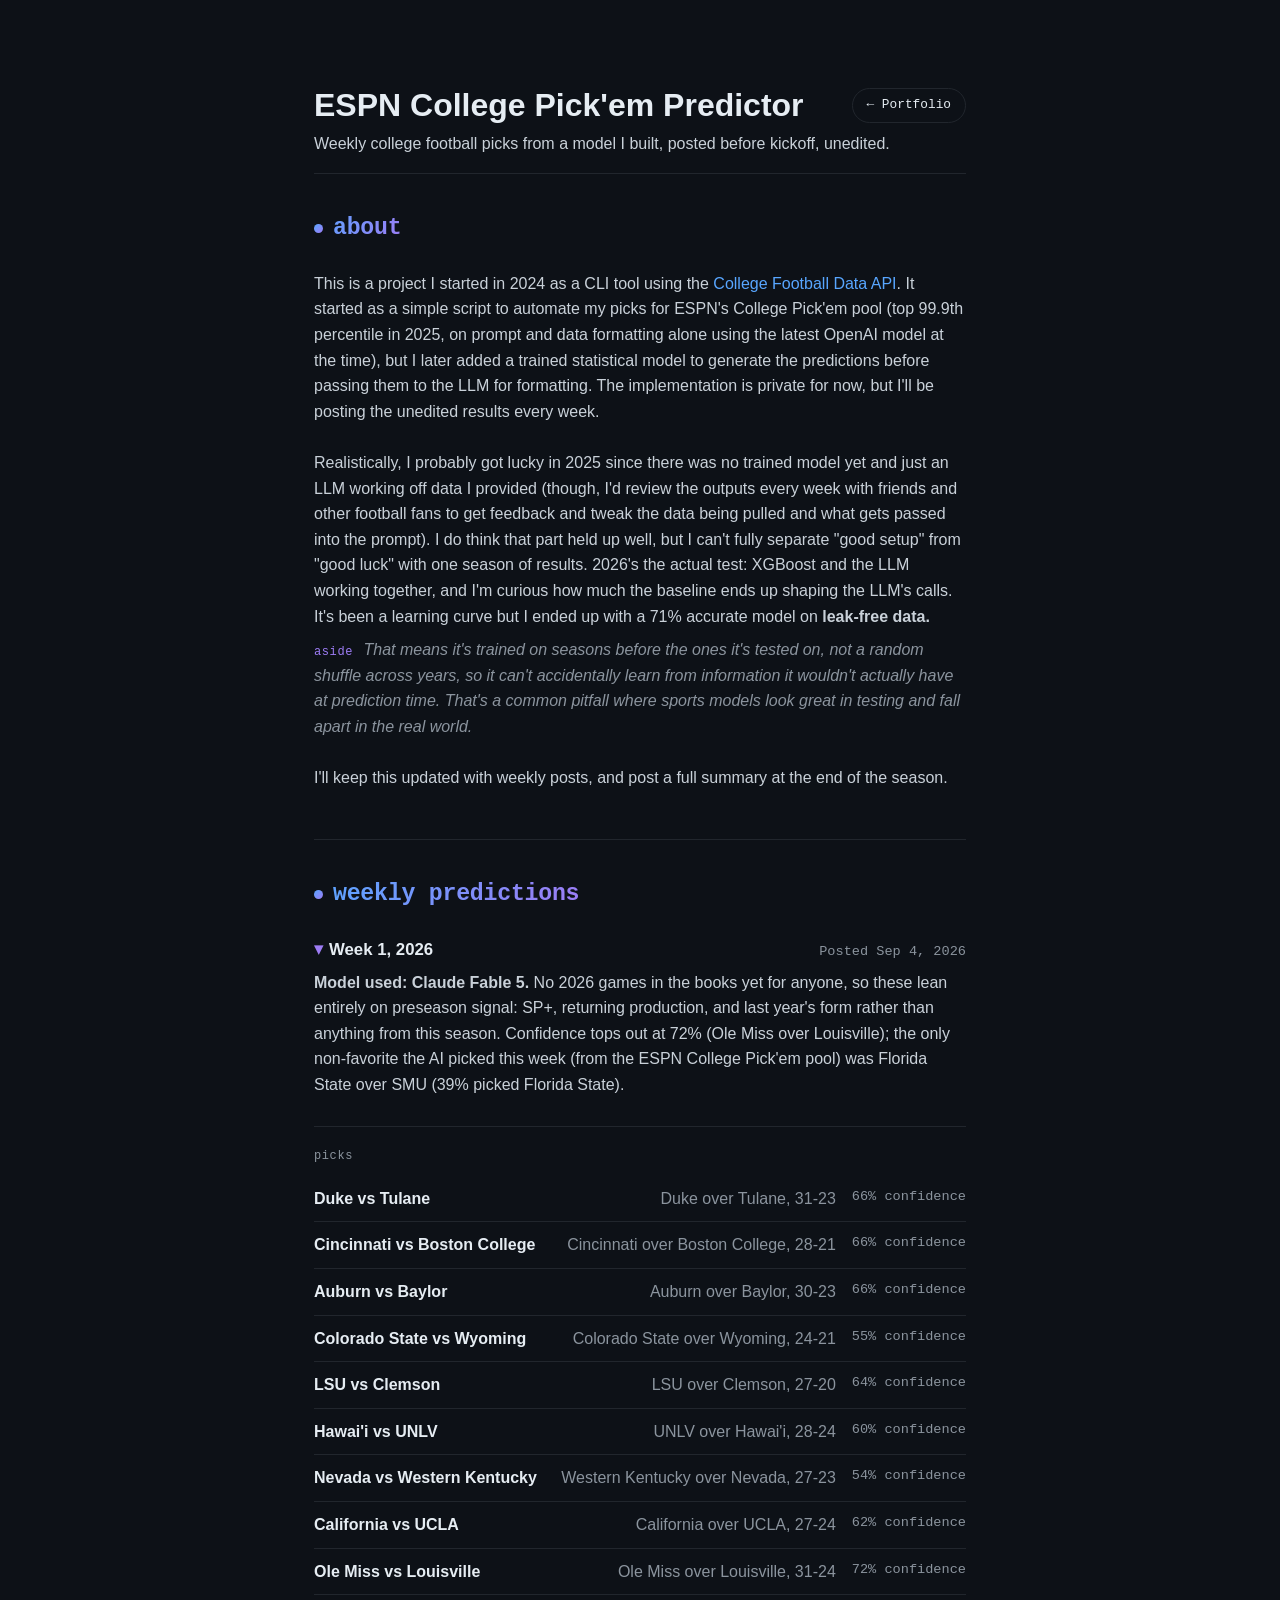
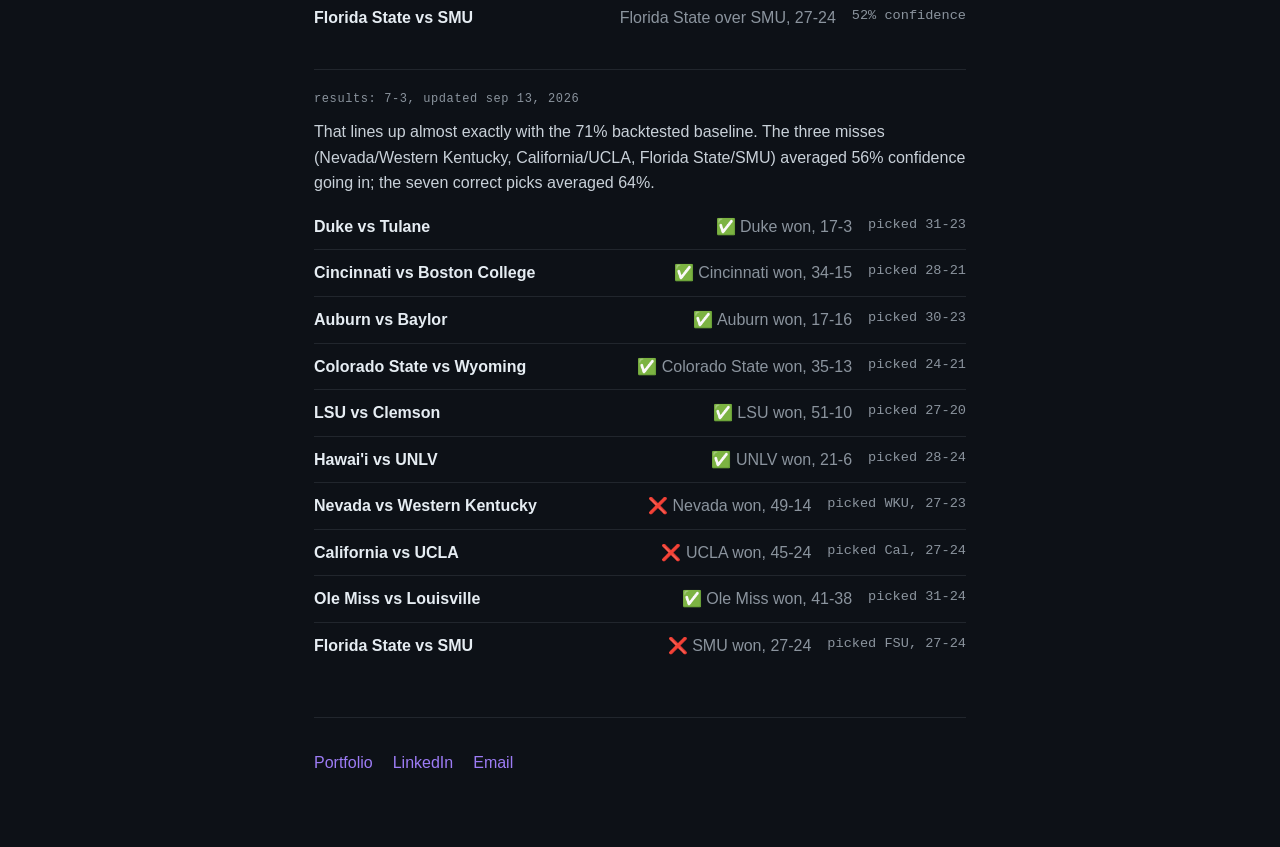
==== blog.html @ b869080d "Add weekly predictions blog and link from portfolio - to release cfb picks since the project is priv" ====
<!DOCTYPE html>
<html lang="en">

<head>
  <meta charset="UTF-8">
  <meta name="viewport" content="width=device-width, initial-scale=1.0">
  <title>ESPN College Pick'em Predictor Blog | Kaitlyn Dickinson</title>
  <link rel="stylesheet" href="styles.css">
</head>

<body>

  <main>

    <header class="hero">
      <div class="hero-top">
        <h1>ESPN College Pick'em Predictor</h1>
        <div class="hero-actions">
          <a href="index.html" class="resume-btn">← Portfolio</a>
        </div>
      </div>
      <p class="tagline">Weekly college football picks from a model I built, posted before kickoff, unedited.</p>
    </header>

        <section>
      <h2><span class="label">about</span></h2>
      <p class="project-desc">This is a project I started in 2024 as a CLI tool using the <a
          href="https://api.collegefootballdata.com/getting-started" target="_blank" rel="noopener">College Football
          Data API</a>.
        It started as a simple script to automate my picks for ESPN's College Pick'em pool (top 99.9th
        percentile in 2025, on prompt and data formatting alone using the latest OpenAI model at the time), but I
        later added a trained statistical model to generate the predictions before
        passing them to the LLM for formatting.
        The implementation is private for now, but I'll be posting the unedited results every week.<br><br>

        Realistically, I probably got lucky in 2025 since there was no trained model yet and just an LLM working off data I provided (though, I'd review the outputs every week with friends and other football fans to get feedback and tweak the data being pulled and what gets passed into the prompt). I do think
        that part held up well, but I can't fully separate "good setup" from "good luck" with one season of results. 2026's the actual test: XGBoost and the LLM working together, and I'm curious how much the baseline ends up shaping the LLM's calls. It's been a learning curve but I ended up with a 71% accurate model on <b>leak-free data.</b></p>

      <p class="learning"><span class="label">aside</span> <em>That means it's trained on seasons before
        the ones it's tested on, not a random shuffle across years, so it can't accidentally learn from
        information it wouldn't actually have at prediction time. That's a common pitfall where sports
        models look great in testing and fall apart in the real world.</em></p><br>

      <p class="project-desc">I'll keep this updated with weekly posts, and post a full summary at the end of the season.</p>
    </section>

    <section id="posts">
      <h2><span class="label">weekly predictions</span></h2>

      <details class="project" open>
        <summary class="project-head week-summary">
          <h3><span class="chevron">▸</span>Week 1, 2026</h3>
          <span class="dates">Posted Sep 4, 2026</span>
        </summary>
        <p class="project-desc"><strong>Model used: Claude Fable 5.</strong> No 2026 games in the books yet for anyone, so these lean entirely on preseason signal: SP+, returning production, and last year's form rather than anything from this season. Confidence tops out at 72% (Ole Miss over Louisville); the only non-favorite the AI picked this week (from the ESPN College Pick'em pool) was Florida State over SMU (39% picked Florida State).</p>

        <p class="label subhead">picks</p>
        <ul class="experience-list">
          <li>
            <span class="role">Duke vs Tulane</span>
            <span class="company">Duke over Tulane, 31-23</span>
            <span class="dates">66% confidence</span>
          </li>
          <li>
            <span class="role">Cincinnati vs Boston College</span>
            <span class="company">Cincinnati over Boston College, 28-21</span>
            <span class="dates">66% confidence</span>
          </li>
          <li>
            <span class="role">Auburn vs Baylor</span>
            <span class="company">Auburn over Baylor, 30-23</span>
            <span class="dates">66% confidence</span>
          </li>
          <li>
            <span class="role">Colorado State vs Wyoming</span>
            <span class="company">Colorado State over Wyoming, 24-21</span>
            <span class="dates">55% confidence</span>
          </li>
          <li>
            <span class="role">LSU vs Clemson</span>
            <span class="company">LSU over Clemson, 27-20</span>
            <span class="dates">64% confidence</span>
          </li>
          <li>
            <span class="role">Hawai'i vs UNLV</span>
            <span class="company">UNLV over Hawai'i, 28-24</span>
            <span class="dates">60% confidence</span>
          </li>
          <li>
            <span class="role">Nevada vs Western Kentucky</span>
            <span class="company">Western Kentucky over Nevada, 27-23</span>
            <span class="dates">54% confidence</span>
          </li>
          <li>
            <span class="role">California vs UCLA</span>
            <span class="company">California over UCLA, 27-24</span>
            <span class="dates">62% confidence</span>
          </li>
          <li>
            <span class="role">Ole Miss vs Louisville</span>
            <span class="company">Ole Miss over Louisville, 31-24</span>
            <span class="dates">72% confidence</span>
          </li>
          <li>
            <span class="role">Florida State vs SMU</span>
            <span class="company">Florida State over SMU, 27-24</span>
            <span class="dates">52% confidence</span>
          </li>
        </ul>

        <p class="label subhead">results: 7-3, updated Sep 13, 2026</p>
        <p class="project-desc">
          That lines up almost exactly with the 71% backtested baseline. The three misses (Nevada/Western Kentucky, California/UCLA, Florida State/SMU) averaged 56% confidence going in; the seven correct picks averaged 64%.</p>

        <ul class="experience-list">
          <li>
            <span class="role">Duke vs Tulane</span>
            <span class="company">✅ Duke won, 17-3</span>
            <span class="dates">picked 31-23</span>
          </li>
          <li>
            <span class="role">Cincinnati vs Boston College</span>
            <span class="company">✅ Cincinnati won, 34-15</span>
            <span class="dates">picked 28-21</span>
          </li>
          <li>
            <span class="role">Auburn vs Baylor</span>
            <span class="company">✅ Auburn won, 17-16</span>
            <span class="dates">picked 30-23</span>
          </li>
          <li>
            <span class="role">Colorado State vs Wyoming</span>
            <span class="company">✅ Colorado State won, 35-13</span>
            <span class="dates">picked 24-21</span>
          </li>
          <li>
            <span class="role">LSU vs Clemson</span>
            <span class="company">✅ LSU won, 51-10</span>
            <span class="dates">picked 27-20</span>
          </li>
          <li>
            <span class="role">Hawai'i vs UNLV</span>
            <span class="company">✅ UNLV won, 21-6</span>
            <span class="dates">picked 28-24</span>
          </li>
          <li>
            <span class="role">Nevada vs Western Kentucky</span>
            <span class="company">❌ Nevada won, 49-14</span>
            <span class="dates">picked WKU, 27-23</span>
          </li>
          <li>
            <span class="role">California vs UCLA</span>
            <span class="company">❌ UCLA won, 45-24</span>
            <span class="dates">picked Cal, 27-24</span>
          </li>
          <li>
            <span class="role">Ole Miss vs Louisville</span>
            <span class="company">✅ Ole Miss won, 41-38</span>
            <span class="dates">picked 31-24</span>
          </li>
          <li>
            <span class="role">Florida State vs SMU</span>
            <span class="company">❌ SMU won, 27-24</span>
            <span class="dates">picked FSU, 27-24</span>
          </li>
        </ul>
      </details>

      <!--
        WEEKLY POST TEMPLATE: copy this block above the most recent week's
        post for each new week (newest post first). Each week is a native
        <details>/<summary> element. No JS needed, click the title row to
        expand or collapse it. Only the newest week should have the `open`
        attribute; remove `open` from the previous week's <details> when you
        add a new one, so exactly one week starts expanded.

        STEP 1: post this part before kickoff.

      <details class="project" open>
        <summary class="project-head week-summary">
          <h3><span class="chevron">▸</span>Week N, 2026</h3>
          <span class="dates">Posted [date]</span>
        </summary>
        <p class="project-desc"><strong>Model used: [Model].</strong> [Short blurb about the week: how
          confident overall, anything notable, no implementation specifics.]</p>

        <p class="label subhead">picks</p>
        <ul class="experience-list">
          <li>
            <span class="role">[Home] vs [Away]</span>
            <span class="company">[Home] over [Away], [score]-[score]</span>
            <span class="dates">[XX]% confidence</span>
          </li>
        </ul>
      </details>

        STEP 2: once games finish, add this block right after the picks
        </ul> above and before </details> (don't touch the pre-game section).

        <p class="label subhead">results: [W]-[L], updated [date]</p>
        <p class="project-desc">[Optional note: confidence split between hits and misses, like Week 1's post.]</p>

        <ul class="experience-list">
          <li>
            <span class="role">[Home] vs [Away]</span>
            <span class="company">✅ or ❌ [Winner] won, [score]-[score]</span>
            <span class="dates">picked [predicted score]</span>
          </li>
        </ul>
      -->
    </section>

    <footer>
      <div class="links">
        <a href="index.html">Portfolio</a>
        <a href="https://linkedin.com/in/kaitlyndickinson" target="_blank" rel="noopener">LinkedIn</a>
        <a href="mailto:kaitlynjd.w@gmail.com">Email</a>
      </div>
    </footer>

  </main>

</body>

</html>
---- styles.css ----
:root {
  --bg: #0d1117;
  --text: #c9d1d9;
  --text-bright: #e6edf3;
  --muted: #8b949e;
  --accent: #58a6ff;
  --accent-purple: #9d7cf5;
  --accent-green: #3fb950;
  --border: #21262d;
}

* {
  box-sizing: border-box;
}

body {
  margin: 0;
  background: var(--bg);
  color: var(--text);
  font-family: -apple-system, BlinkMacSystemFont, "Segoe UI", Roboto, sans-serif;
  line-height: 1.6;
}

main {
  max-width: 700px;
  margin: 0 auto;
  padding: 80px 24px 60px;
}

.label {
  font-family: ui-monospace, SFMono-Regular, "SF Mono", Menlo, monospace;
  font-size: 0.75rem;
  letter-spacing: 0.05em;
  text-transform: lowercase;
  color: var(--muted);
}

.hero h1 {
  font-size: 2rem;
  margin: 0 0 8px;
  color: var(--text-bright);
}

.hero-top {
  display: flex;
  align-items: center;
  justify-content: space-between;
  flex-wrap: wrap;
  gap: 12px 16px;
}

.hero-actions {
  display: flex;
  gap: 8px;
  flex-wrap: wrap;
}

.subhead {
  margin: 28px 0 10px;
  padding-top: 20px;
  border-top: 1px solid var(--border);
}

.subhead:first-of-type {
  margin-top: 16px;
  padding-top: 0;
  border-top: none;
}

.week-summary {
  cursor: pointer;
}

/* display: flex on .project-head suppresses the native <summary> marker
   entirely, so this is a hand-drawn chevron instead of relying on ::marker. */
.chevron {
  display: inline-block;
  color: var(--accent-purple);
  transition: transform 0.15s ease;
  margin-right: 6px;
}

details[open] .chevron {
  transform: rotate(90deg);
}

.hero-top h1 {
  margin: 0;
}

.resume-btn {
  font-family: ui-monospace, SFMono-Regular, "SF Mono", Menlo, monospace;
  font-size: 0.8rem;
  padding: 6px 14px;
  border: 1px solid var(--border);
  border-radius: 999px;
  color: var(--text-bright);
  white-space: nowrap;
}

.resume-btn:hover {
  border-color: var(--accent);
  color: var(--accent);
  text-decoration: none;
}

.tagline {
  margin: 0 0 16px;
  color: var(--text);
}

.bubbles {
  display: flex;
  flex-wrap: wrap;
  gap: 8px;
  margin: 0 0 40px;
}

.bubble {
  font-size: 0.78rem;
  padding: 5px 12px;
  border-radius: 999px;
  background: rgba(88, 166, 255, 0.08);
  border: 1px solid var(--border);
  color: var(--text);
  transition: transform 0.15s ease, border-color 0.15s ease;
}

.bubble:hover {
  transform: translateY(-2px);
  border-color: var(--accent);
}

.bubble-domain {
  background: rgba(63, 185, 80, 0.1);
  color: var(--text-bright);
}

.bubble-domain:hover {
  border-color: var(--accent-green);
}

.education {
  margin: 0;
  color: var(--muted);
  font-size: 0.85rem;
}

.learning .label {
  margin-right: 6px;
  color: var(--accent-purple);
}

section {
  margin-bottom: 48px;
  padding-top: 32px;
  border-top: 1px solid var(--border);
}

section h2 {
  margin: 0 0 24px;
}

section h2 .label {
  font-size: 1.45rem;
  font-weight: 700;
  letter-spacing: -0.01em;
  text-transform: lowercase;
  display: inline-flex;
  align-items: center;
  gap: 10px;
  background: linear-gradient(120deg, var(--accent), var(--accent-purple));
  -webkit-background-clip: text;
  background-clip: text;
  color: transparent;
}

section h2 .label::before {
  content: "";
  width: 9px;
  height: 9px;
  border-radius: 50%;
  background: linear-gradient(135deg, var(--accent), var(--accent-purple));
  flex-shrink: 0;
}

.experience-list {
  list-style: none;
  margin: 0;
  padding: 0;
}

.experience-list li {
  display: flex;
  flex-wrap: wrap;
  justify-content: space-between;
  gap: 4px 16px;
  padding: 10px 0;
  border-bottom: 1px solid var(--border);
}

.experience-list li:last-child {
  border-bottom: none;
}

.role {
  color: var(--text-bright);
  font-weight: 600;
  flex: 1 1 auto;
}

.company {
  color: var(--muted);
}

.dates {
  color: var(--muted);
  font-family: ui-monospace, SFMono-Regular, "SF Mono", Menlo, monospace;
  font-size: 0.85rem;
}

.project {
  margin-bottom: 28px;
}

.project:last-child {
  margin-bottom: 0;
}

.project-head {
  display: flex;
  align-items: baseline;
  justify-content: space-between;
  flex-wrap: wrap;
  gap: 6px 16px;
  margin: 0 0 6px;
}

.project h3 {
  margin: 0;
  color: var(--text-bright);
  font-size: 1.05rem;
}

.project-links {
  display: flex;
  gap: 14px;
}

.project-link {
  font-family: ui-monospace, SFMono-Regular, "SF Mono", Menlo, monospace;
  font-size: 0.78rem;
}

.project-desc {
  margin: 0 0 8px;
}

.learning {
  margin: 0;
  color: var(--muted);
}

.stack-line {
  margin: 0 0 10px;
}

.stack-line strong {
  color: var(--text-bright);
}

a {
  color: var(--accent);
  text-decoration: none;
}

a:hover {
  text-decoration: underline;
}

footer {
  padding-top: 32px;
  border-top: 1px solid var(--border);
}

.links {
  display: flex;
  gap: 20px;
  margin-bottom: 12px;
}

.project-link,
.links a {
  color: var(--accent-purple);
}

.project-link:hover,
.links a:hover {
  color: var(--accent);
}
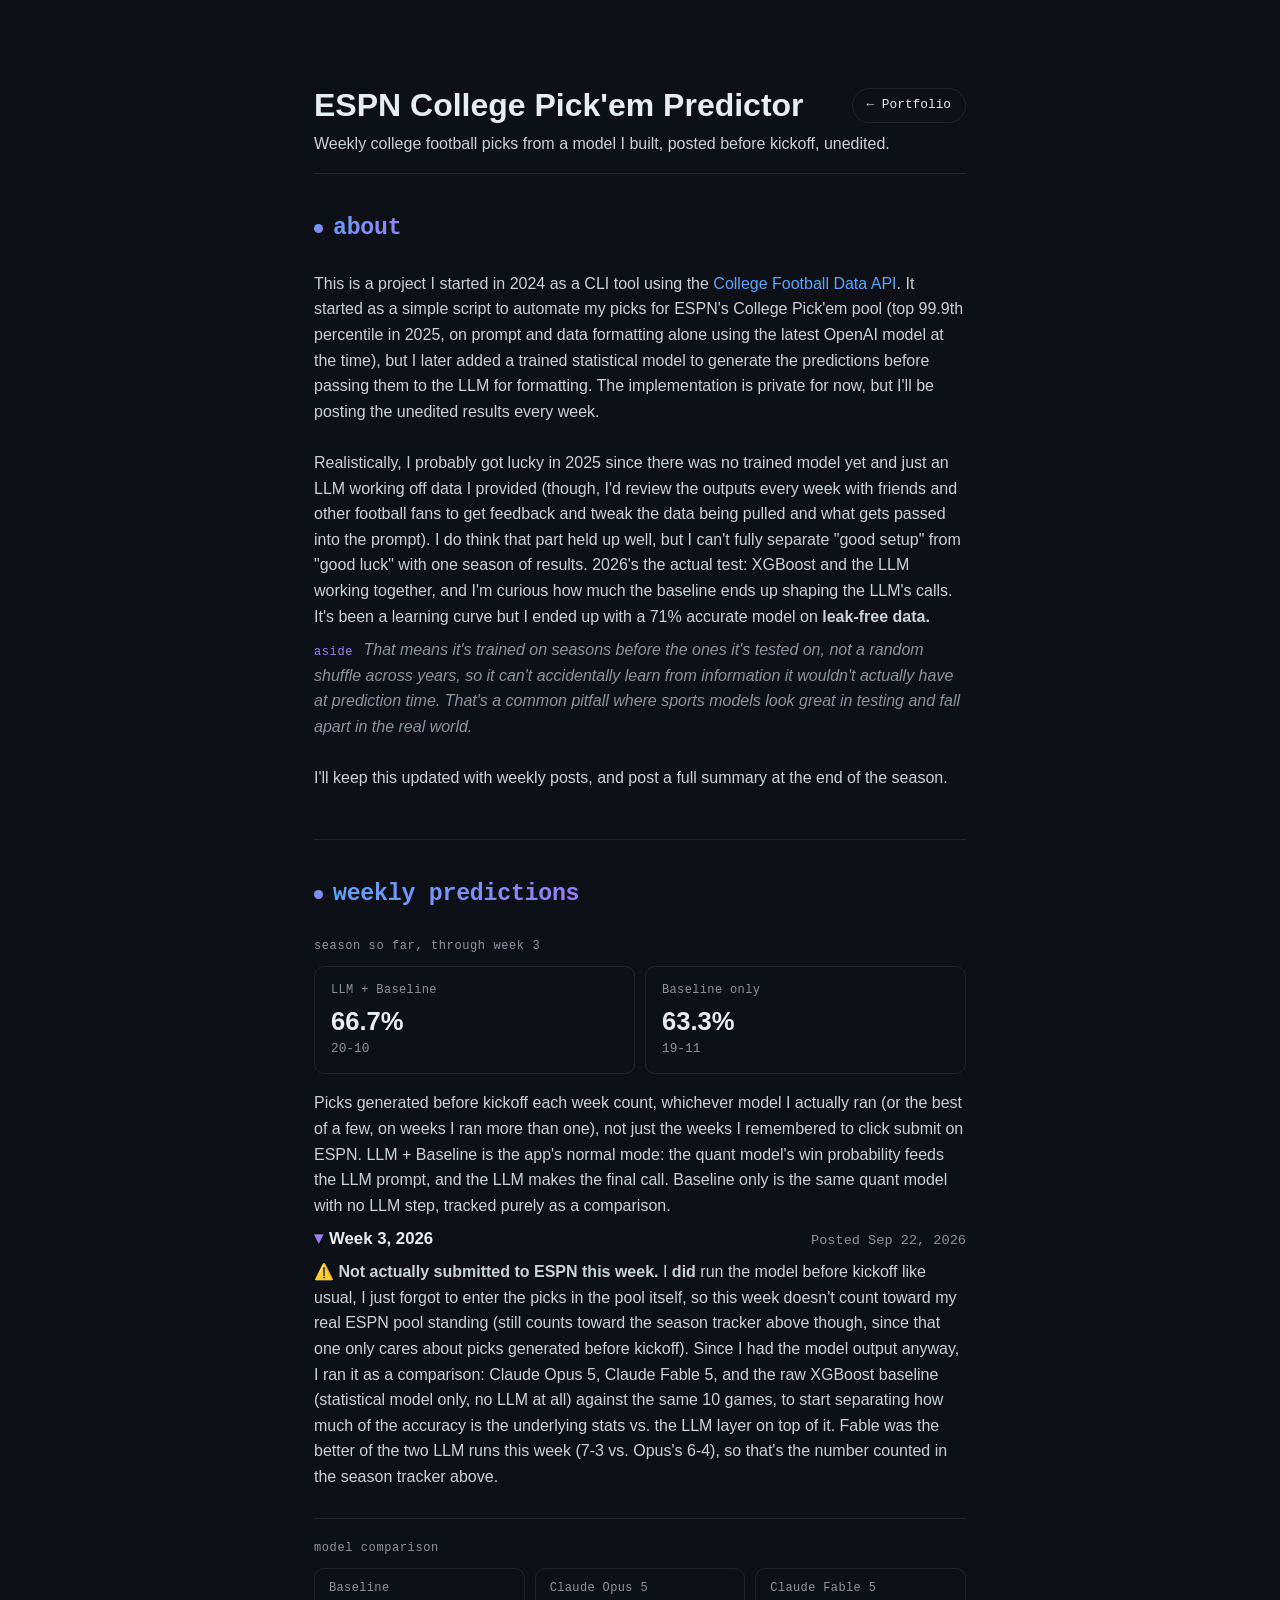
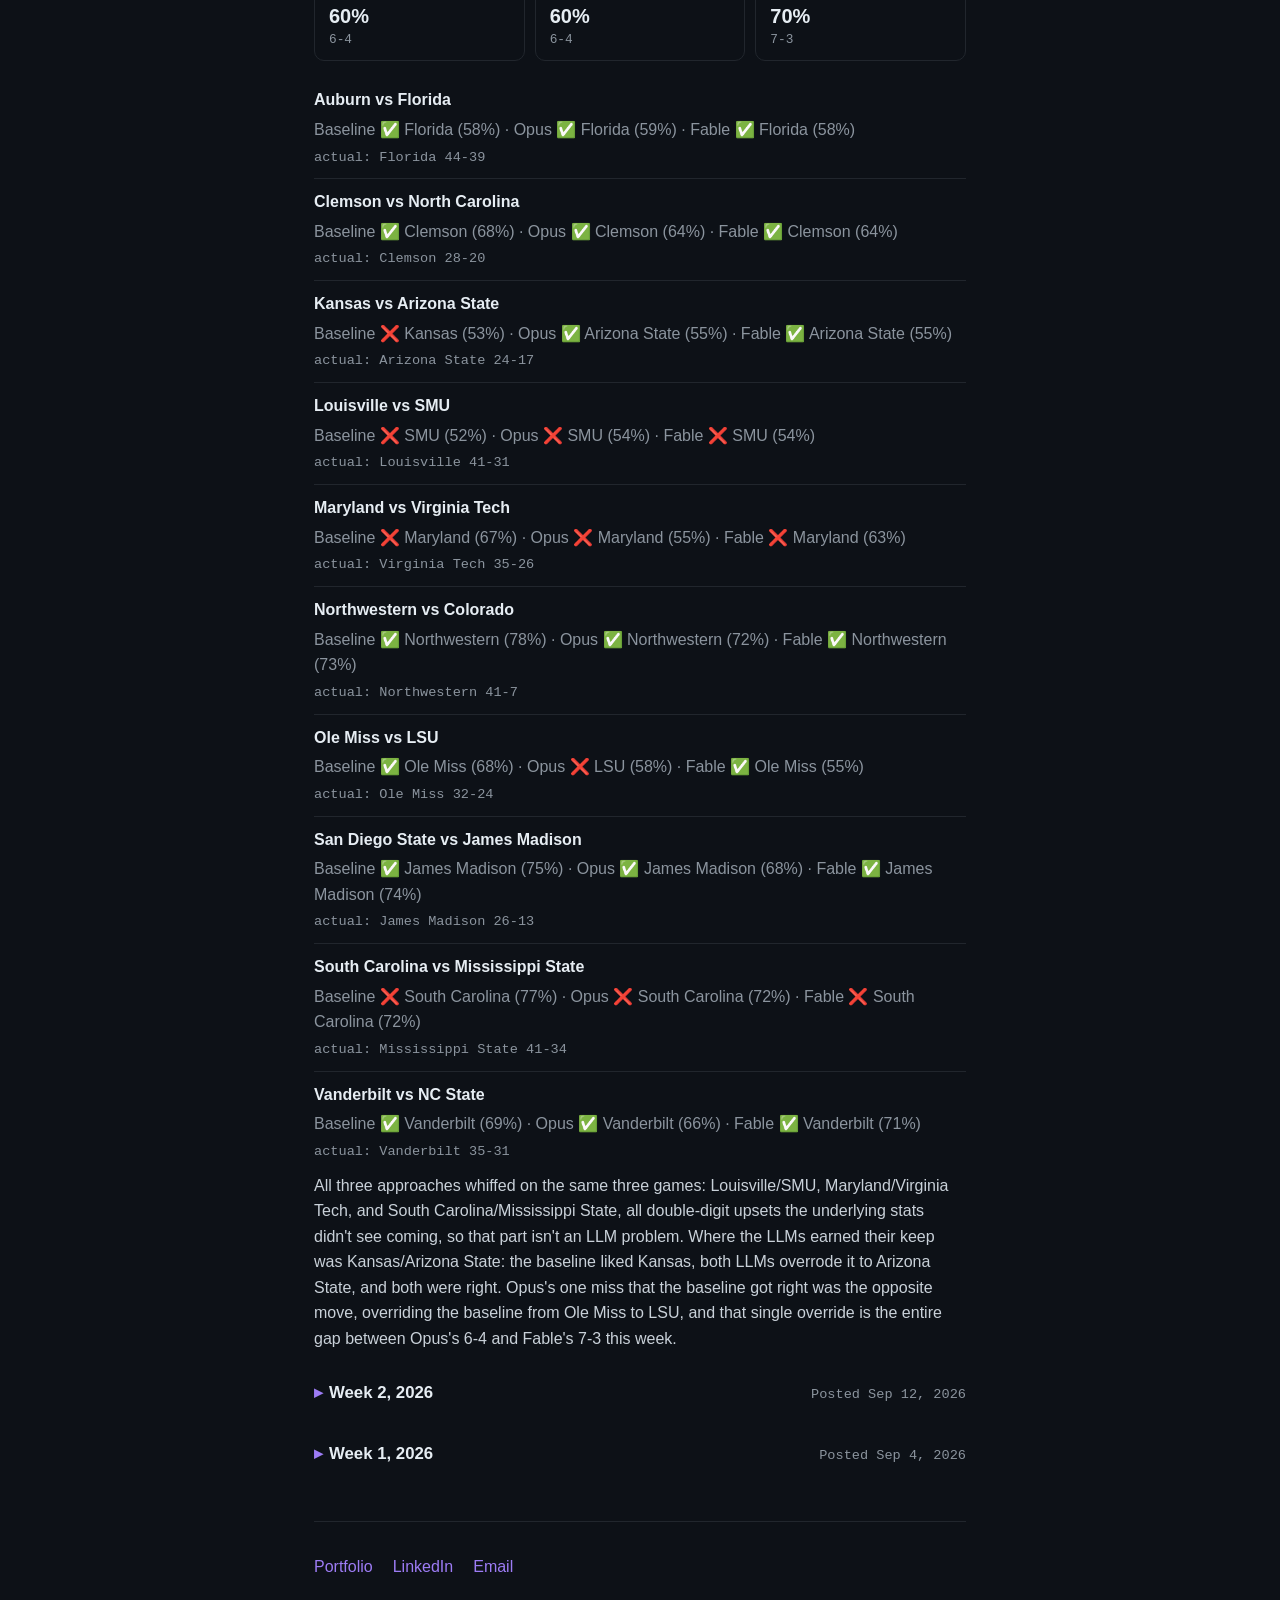
==== commit d994387c: "Week 3 blog post for cfb" ====
--- a/blog.html
+++ b/blog.html
@@ -47,7 +47,246 @@
     <section id="posts">
       <h2><span class="label">weekly predictions</span></h2>
 
+      <p class="label subhead">season so far, through week 3</p>
+      <div class="stat-row">
+        <div class="stat-tile">
+          <span class="stat-label">LLM + Baseline</span>
+          <span class="stat-value">66.7%</span>
+          <span class="stat-record">20-10</span>
+        </div>
+        <div class="stat-tile">
+          <span class="stat-label">Baseline only</span>
+          <span class="stat-value">63.3%</span>
+          <span class="stat-record">19-11</span>
+        </div>
+      </div>
+      <p class="project-desc">Picks generated before kickoff each week count, whichever model I actually
+        ran (or the best of a few, on weeks I ran more than one), not just the weeks I remembered to click
+        submit on ESPN. LLM + Baseline is the app's normal mode: the quant model's win probability feeds
+        the LLM prompt, and the LLM makes the final call. Baseline only is the same quant model with no
+        LLM step, tracked purely as a comparison.</p>
+
       <details class="project" open>
+        <summary class="project-head week-summary">
+          <h3><span class="chevron">▸</span>Week 3, 2026</h3>
+          <span class="dates">Posted Sep 22, 2026</span>
+        </summary>
+        <p class="project-desc"><strong>⚠️ Not actually submitted to ESPN this week.</strong> I
+          <strong>did</strong> run the model before kickoff like usual, I just forgot to enter the picks
+          in the pool itself, so this week doesn't count toward my real ESPN pool standing (still counts
+          toward the season tracker above though, since that one only cares about picks generated before
+          kickoff). Since I had the model output anyway, I ran it as a comparison: Claude Opus 5, Claude
+          Fable 5, and the raw XGBoost baseline (statistical model only, no LLM at all) against the same
+          10 games, to start separating how much of the accuracy is the underlying stats vs. the LLM layer
+          on top of it. Fable was the better of the two LLM runs this week (7-3 vs. Opus's 6-4), so that's
+          the number counted in the season tracker above.</p>
+
+        <p class="label subhead">model comparison</p>
+        <div class="stat-row stat-row--compact">
+          <div class="stat-tile">
+            <span class="stat-label">Baseline</span>
+            <span class="stat-value">60%</span>
+            <span class="stat-record">6-4</span>
+          </div>
+          <div class="stat-tile">
+            <span class="stat-label">Claude Opus 5</span>
+            <span class="stat-value">60%</span>
+            <span class="stat-record">6-4</span>
+          </div>
+          <div class="stat-tile">
+            <span class="stat-label">Claude Fable 5</span>
+            <span class="stat-value">70%</span>
+            <span class="stat-record">7-3</span>
+          </div>
+        </div>
+
+        <ul class="experience-list">
+          <li>
+            <span class="role">Auburn vs Florida</span>
+            <span class="company">Baseline ✅ Florida (58%) · Opus ✅ Florida (59%) · Fable ✅ Florida (58%)</span>
+            <span class="dates">actual: Florida 44-39</span>
+          </li>
+          <li>
+            <span class="role">Clemson vs North Carolina</span>
+            <span class="company">Baseline ✅ Clemson (68%) · Opus ✅ Clemson (64%) · Fable ✅ Clemson (64%)</span>
+            <span class="dates">actual: Clemson 28-20</span>
+          </li>
+          <li>
+            <span class="role">Kansas vs Arizona State</span>
+            <span class="company">Baseline ❌ Kansas (53%) · Opus ✅ Arizona State (55%) · Fable ✅ Arizona State (55%)</span>
+            <span class="dates">actual: Arizona State 24-17</span>
+          </li>
+          <li>
+            <span class="role">Louisville vs SMU</span>
+            <span class="company">Baseline ❌ SMU (52%) · Opus ❌ SMU (54%) · Fable ❌ SMU (54%)</span>
+            <span class="dates">actual: Louisville 41-31</span>
+          </li>
+          <li>
+            <span class="role">Maryland vs Virginia Tech</span>
+            <span class="company">Baseline ❌ Maryland (67%) · Opus ❌ Maryland (55%) · Fable ❌ Maryland (63%)</span>
+            <span class="dates">actual: Virginia Tech 35-26</span>
+          </li>
+          <li>
+            <span class="role">Northwestern vs Colorado</span>
+            <span class="company">Baseline ✅ Northwestern (78%) · Opus ✅ Northwestern (72%) · Fable ✅ Northwestern (73%)</span>
+            <span class="dates">actual: Northwestern 41-7</span>
+          </li>
+          <li>
+            <span class="role">Ole Miss vs LSU</span>
+            <span class="company">Baseline ✅ Ole Miss (68%) · Opus ❌ LSU (58%) · Fable ✅ Ole Miss (55%)</span>
+            <span class="dates">actual: Ole Miss 32-24</span>
+          </li>
+          <li>
+            <span class="role">San Diego State vs James Madison</span>
+            <span class="company">Baseline ✅ James Madison (75%) · Opus ✅ James Madison (68%) · Fable ✅ James Madison (74%)</span>
+            <span class="dates">actual: James Madison 26-13</span>
+          </li>
+          <li>
+            <span class="role">South Carolina vs Mississippi State</span>
+            <span class="company">Baseline ❌ South Carolina (77%) · Opus ❌ South Carolina (72%) · Fable ❌ South Carolina (72%)</span>
+            <span class="dates">actual: Mississippi State 41-34</span>
+          </li>
+          <li>
+            <span class="role">Vanderbilt vs NC State</span>
+            <span class="company">Baseline ✅ Vanderbilt (69%) · Opus ✅ Vanderbilt (66%) · Fable ✅ Vanderbilt (71%)</span>
+            <span class="dates">actual: Vanderbilt 35-31</span>
+          </li>
+        </ul>
+
+        <p class="project-desc">All three approaches whiffed on the same three games: Louisville/SMU,
+          Maryland/Virginia Tech, and South Carolina/Mississippi State, all double-digit upsets the
+          underlying stats didn't see coming, so that part isn't an LLM problem. Where the LLMs earned
+          their keep was Kansas/Arizona State: the baseline liked Kansas, both LLMs overrode it to Arizona
+          State, and both were right. Opus's one miss that the baseline got right was the opposite move,
+          overriding the baseline from Ole Miss to LSU, and that single override is the entire gap between
+          Opus's 6-4 and Fable's 7-3 this week.</p>
+      </details>
+
+      <details class="project">
+        <summary class="project-head week-summary">
+          <h3><span class="chevron">▸</span>Week 2, 2026</h3>
+          <span class="dates">Posted Sep 12, 2026</span>
+        </summary>
+        <p class="project-desc"><strong>Model used: Claude Opus 5.</strong> Army vs South Florida was
+          repicked with Claude Sonnet 5 after Opus returned no usable response for that one game, noting
+          it here since it's the odd one out. Confidence tops out at 74% (Pittsburgh over UCF); the two
+          picks that went against what the underlying stats model favored were Oklahoma over Michigan and
+          Army over South Florida.</p>
+
+        <p class="label subhead">picks</p>
+        <ul class="experience-list">
+          <li>
+            <span class="role">Air Force vs North Dakota State</span>
+            <span class="company">North Dakota State over Air Force, 24-21</span>
+            <span class="dates">53% confidence</span>
+          </li>
+          <li>
+            <span class="role">Army vs South Florida</span>
+            <span class="company">Army over South Florida, 27-24</span>
+            <span class="dates">53% confidence</span>
+          </li>
+          <li>
+            <span class="role">Boise State vs Memphis</span>
+            <span class="company">Boise State over Memphis, 31-27</span>
+            <span class="dates">60% confidence</span>
+          </li>
+          <li>
+            <span class="role">Illinois vs Duke</span>
+            <span class="company">Illinois over Duke, 27-23</span>
+            <span class="dates">61% confidence</span>
+          </li>
+          <li>
+            <span class="role">Michigan vs Oklahoma</span>
+            <span class="company">Oklahoma over Michigan, 27-20</span>
+            <span class="dates">62% confidence</span>
+          </li>
+          <li>
+            <span class="role">Minnesota vs Mississippi State</span>
+            <span class="company">Mississippi State over Minnesota, 30-27</span>
+            <span class="dates">54% confidence</span>
+          </li>
+          <li>
+            <span class="role">Pittsburgh vs UCF</span>
+            <span class="company">Pittsburgh over UCF, 34-27</span>
+            <span class="dates">74% confidence</span>
+          </li>
+          <li>
+            <span class="role">Purdue vs Wake Forest</span>
+            <span class="company">Wake Forest over Purdue, 27-24</span>
+            <span class="dates">55% confidence</span>
+          </li>
+          <li>
+            <span class="role">Syracuse vs California</span>
+            <span class="company">Syracuse over California, 31-24</span>
+            <span class="dates">72% confidence</span>
+          </li>
+          <li>
+            <span class="role">Texas vs Ohio State</span>
+            <span class="company">Texas over Ohio State, 27-24</span>
+            <span class="dates">53% confidence</span>
+          </li>
+        </ul>
+
+        <p class="label subhead">results: 6-4, updated Sep 22, 2026</p>
+        <p class="project-desc">Misses actually ran hotter on confidence than the hits this week (62%
+          average vs. 58%), small sample, but a reminder that confidence didn't track accuracy well
+          this week.</p>
+
+        <ul class="experience-list">
+          <li>
+            <span class="role">Air Force vs North Dakota State</span>
+            <span class="company">✅ North Dakota State won, 38-32</span>
+            <span class="dates">picked 24-21</span>
+          </li>
+          <li>
+            <span class="role">Army vs South Florida</span>
+            <span class="company">❌ South Florida won, 28-24</span>
+            <span class="dates">picked Army, 27-24</span>
+          </li>
+          <li>
+            <span class="role">Boise State vs Memphis</span>
+            <span class="company">✅ Boise State won, 38-20</span>
+            <span class="dates">picked 31-27</span>
+          </li>
+          <li>
+            <span class="role">Illinois vs Duke</span>
+            <span class="company">❌ Duke won, 31-27</span>
+            <span class="dates">picked Illinois, 27-23</span>
+          </li>
+          <li>
+            <span class="role">Michigan vs Oklahoma</span>
+            <span class="company">❌ Michigan won, 17-10</span>
+            <span class="dates">picked Oklahoma, 27-20</span>
+          </li>
+          <li>
+            <span class="role">Minnesota vs Mississippi State</span>
+            <span class="company">✅ Mississippi State won, 38-13</span>
+            <span class="dates">picked 30-27</span>
+          </li>
+          <li>
+            <span class="role">Pittsburgh vs UCF</span>
+            <span class="company">✅ Pittsburgh won, 12-7</span>
+            <span class="dates">picked 34-27</span>
+          </li>
+          <li>
+            <span class="role">Purdue vs Wake Forest</span>
+            <span class="company">✅ Wake Forest won, 38-36</span>
+            <span class="dates">picked 27-24</span>
+          </li>
+          <li>
+            <span class="role">Syracuse vs California</span>
+            <span class="company">❌ California won, 21-18</span>
+            <span class="dates">picked Syracuse, 31-24</span>
+          </li>
+          <li>
+            <span class="role">Texas vs Ohio State</span>
+            <span class="company">✅ Texas won, 24-23</span>
+            <span class="dates">picked 27-24</span>
+          </li>
+        </ul>
+      </details>
+
+      <details class="project">
         <summary class="project-head week-summary">
           <h3><span class="chevron">▸</span>Week 1, 2026</h3>
           <span class="dates">Posted Sep 4, 2026</span>
--- a/styles.css
+++ b/styles.css
@@ -184,6 +184,54 @@
   flex-shrink: 0;
 }
 
+.stat-row {
+  display: flex;
+  flex-wrap: wrap;
+  gap: 10px;
+  margin: 0 0 16px;
+}
+
+.stat-tile {
+  flex: 1 1 140px;
+  padding: 14px 16px;
+  border: 1px solid var(--border);
+  border-radius: 10px;
+}
+
+.stat-tile .stat-label {
+  display: block;
+  font-family: ui-monospace, SFMono-Regular, "SF Mono", Menlo, monospace;
+  font-size: 0.75rem;
+  letter-spacing: 0.03em;
+  color: var(--muted);
+  margin-bottom: 6px;
+}
+
+.stat-tile .stat-value {
+  display: block;
+  font-size: 1.6rem;
+  font-weight: 700;
+  color: var(--text-bright);
+  line-height: 1.2;
+}
+
+.stat-tile .stat-record {
+  display: block;
+  font-family: ui-monospace, SFMono-Regular, "SF Mono", Menlo, monospace;
+  font-size: 0.8rem;
+  color: var(--muted);
+  margin-top: 2px;
+}
+
+.stat-row--compact .stat-tile {
+  flex-basis: 110px;
+  padding: 10px 14px;
+}
+
+.stat-row--compact .stat-value {
+  font-size: 1.25rem;
+}
+
 .experience-list {
   list-style: none;
   margin: 0;
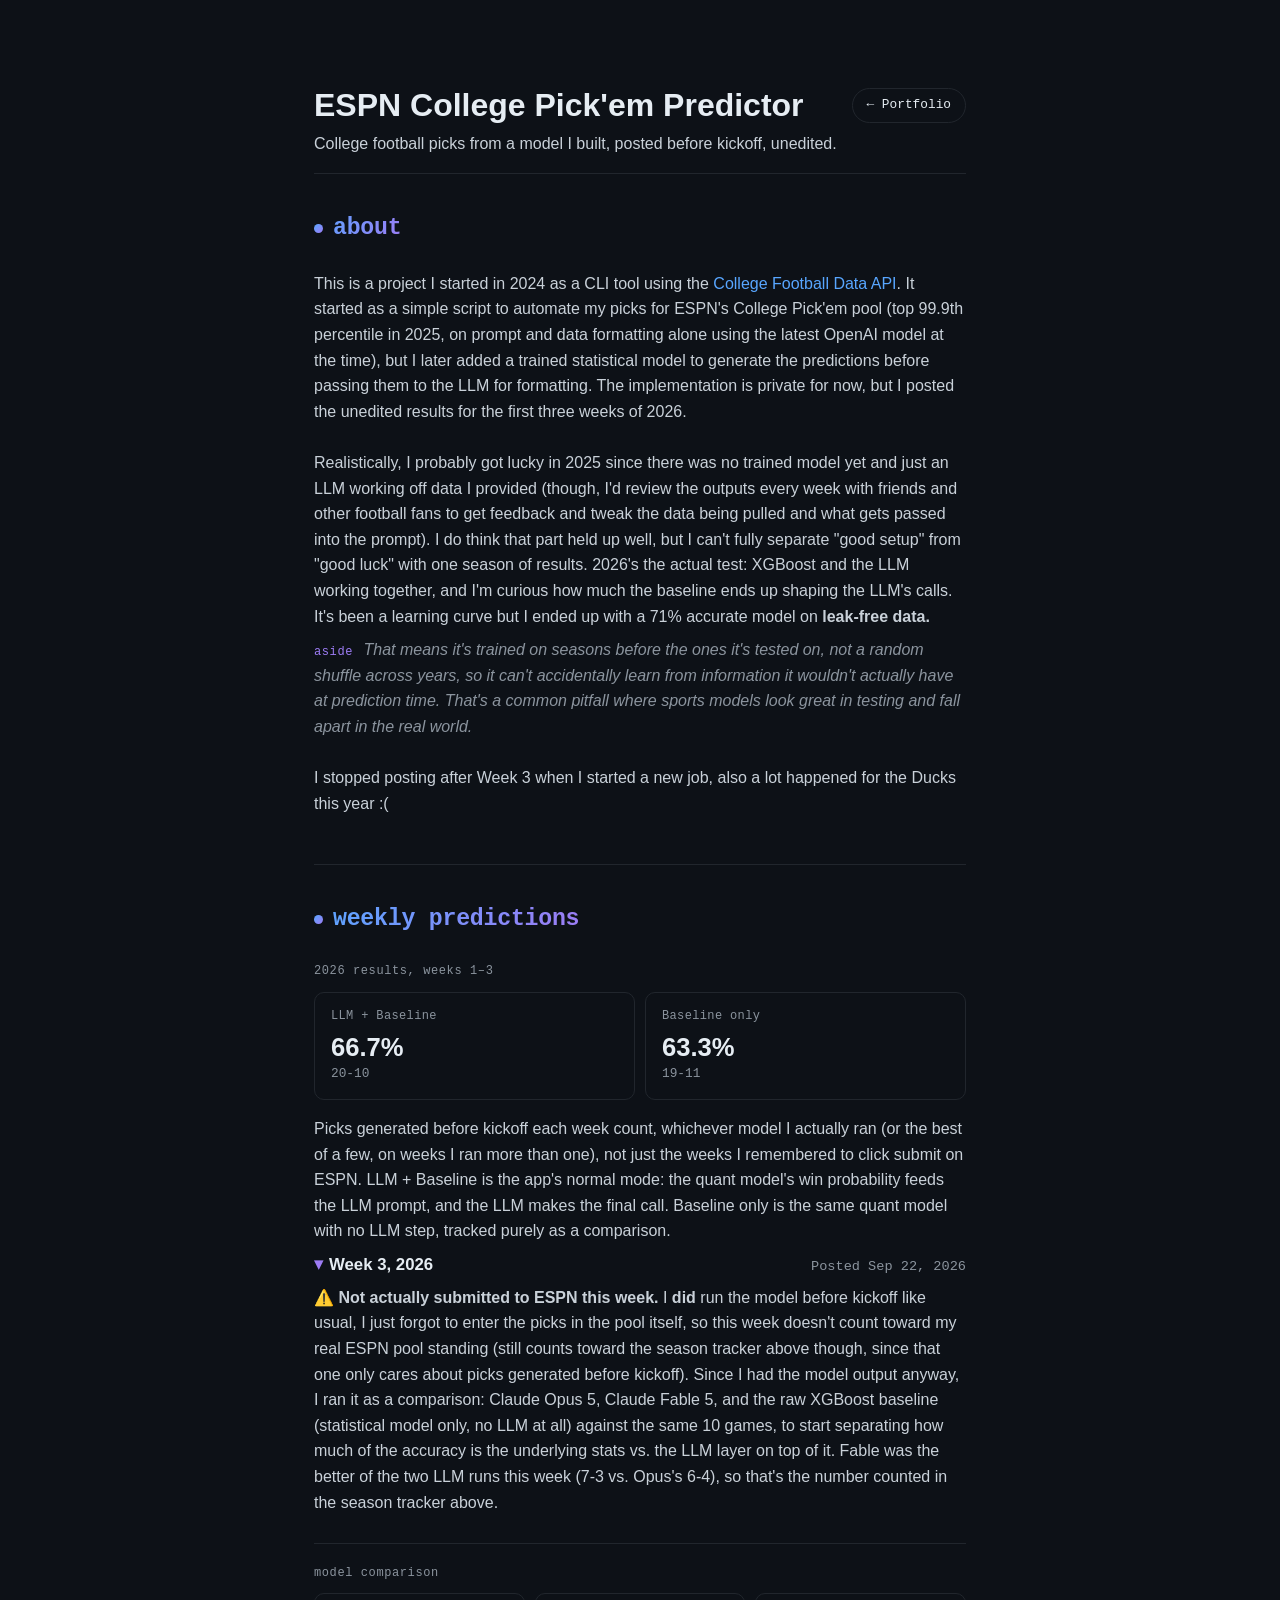
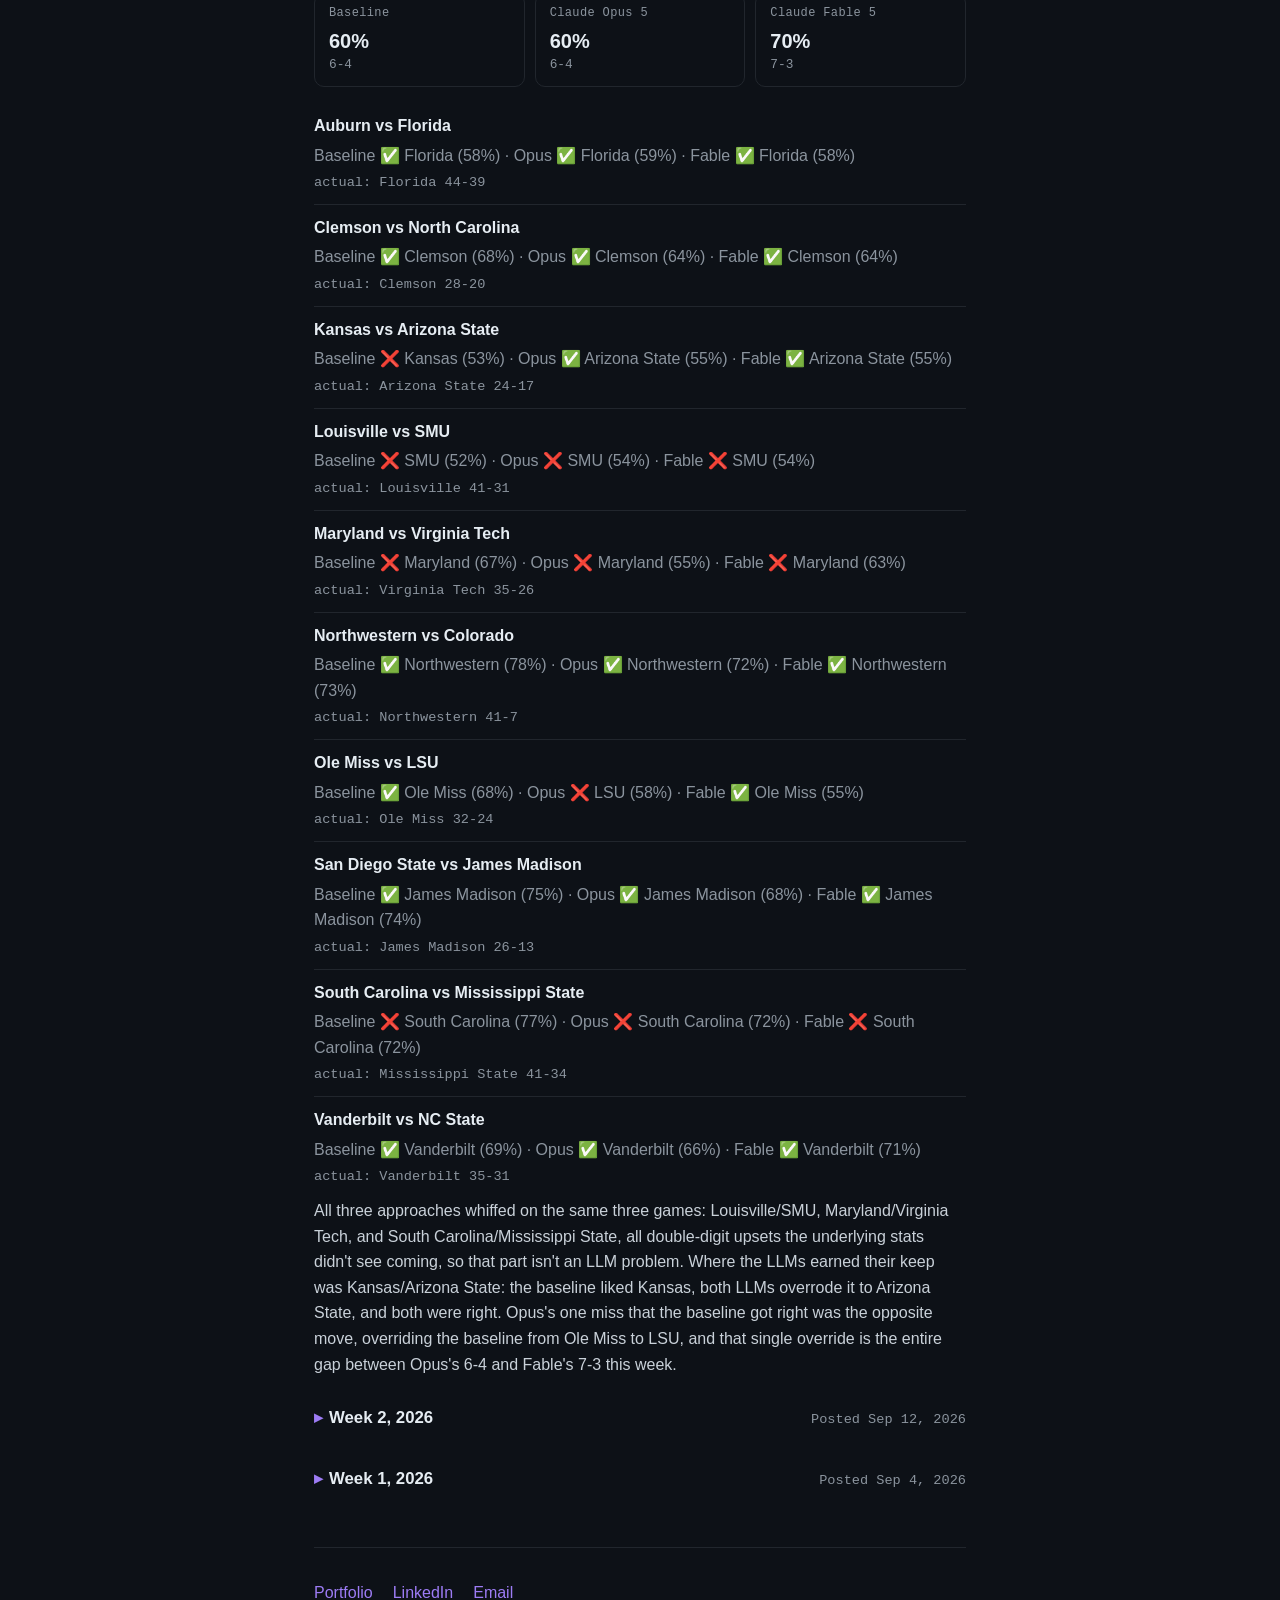
==== commit 16d1e301: "Update blog / remove resume" ====
--- a/blog.html
+++ b/blog.html
@@ -19,7 +19,7 @@
           <a href="index.html" class="resume-btn">← Portfolio</a>
         </div>
       </div>
-      <p class="tagline">Weekly college football picks from a model I built, posted before kickoff, unedited.</p>
+      <p class="tagline">College football picks from a model I built, posted before kickoff, unedited.</p>
     </header>
 
         <section>
@@ -31,7 +31,7 @@
         percentile in 2025, on prompt and data formatting alone using the latest OpenAI model at the time), but I
         later added a trained statistical model to generate the predictions before
         passing them to the LLM for formatting.
-        The implementation is private for now, but I'll be posting the unedited results every week.<br><br>
+        The implementation is private for now, but I posted the unedited results for the first three weeks of 2026.<br><br>
 
         Realistically, I probably got lucky in 2025 since there was no trained model yet and just an LLM working off data I provided (though, I'd review the outputs every week with friends and other football fans to get feedback and tweak the data being pulled and what gets passed into the prompt). I do think
         that part held up well, but I can't fully separate "good setup" from "good luck" with one season of results. 2026's the actual test: XGBoost and the LLM working together, and I'm curious how much the baseline ends up shaping the LLM's calls. It's been a learning curve but I ended up with a 71% accurate model on <b>leak-free data.</b></p>
@@ -41,13 +41,13 @@
         information it wouldn't actually have at prediction time. That's a common pitfall where sports
         models look great in testing and fall apart in the real world.</em></p><br>
 
-      <p class="project-desc">I'll keep this updated with weekly posts, and post a full summary at the end of the season.</p>
+      <p class="project-desc">I stopped posting after Week 3 when I started a new job, also a lot happened for the Ducks this year :(</p>
     </section>
 
     <section id="posts">
       <h2><span class="label">weekly predictions</span></h2>
 
-      <p class="label subhead">season so far, through week 3</p>
+      <p class="label subhead">2026 results, weeks 1–3</p>
       <div class="stat-row">
         <div class="stat-tile">
           <span class="stat-label">LLM + Baseline</span>
@@ -404,49 +404,6 @@
           </li>
         </ul>
       </details>
-
-      <!--
-        WEEKLY POST TEMPLATE: copy this block above the most recent week's
-        post for each new week (newest post first). Each week is a native
-        <details>/<summary> element. No JS needed, click the title row to
-        expand or collapse it. Only the newest week should have the `open`
-        attribute; remove `open` from the previous week's <details> when you
-        add a new one, so exactly one week starts expanded.
-
-        STEP 1: post this part before kickoff.
-
-      <details class="project" open>
-        <summary class="project-head week-summary">
-          <h3><span class="chevron">▸</span>Week N, 2026</h3>
-          <span class="dates">Posted [date]</span>
-        </summary>
-        <p class="project-desc"><strong>Model used: [Model].</strong> [Short blurb about the week: how
-          confident overall, anything notable, no implementation specifics.]</p>
-
-        <p class="label subhead">picks</p>
-        <ul class="experience-list">
-          <li>
-            <span class="role">[Home] vs [Away]</span>
-            <span class="company">[Home] over [Away], [score]-[score]</span>
-            <span class="dates">[XX]% confidence</span>
-          </li>
-        </ul>
-      </details>
-
-        STEP 2: once games finish, add this block right after the picks
-        </ul> above and before </details> (don't touch the pre-game section).
-
-        <p class="label subhead">results: [W]-[L], updated [date]</p>
-        <p class="project-desc">[Optional note: confidence split between hits and misses, like Week 1's post.]</p>
-
-        <ul class="experience-list">
-          <li>
-            <span class="role">[Home] vs [Away]</span>
-            <span class="company">✅ or ❌ [Winner] won, [score]-[score]</span>
-            <span class="dates">picked [predicted score]</span>
-          </li>
-        </ul>
-      -->
     </section>
 
     <footer>
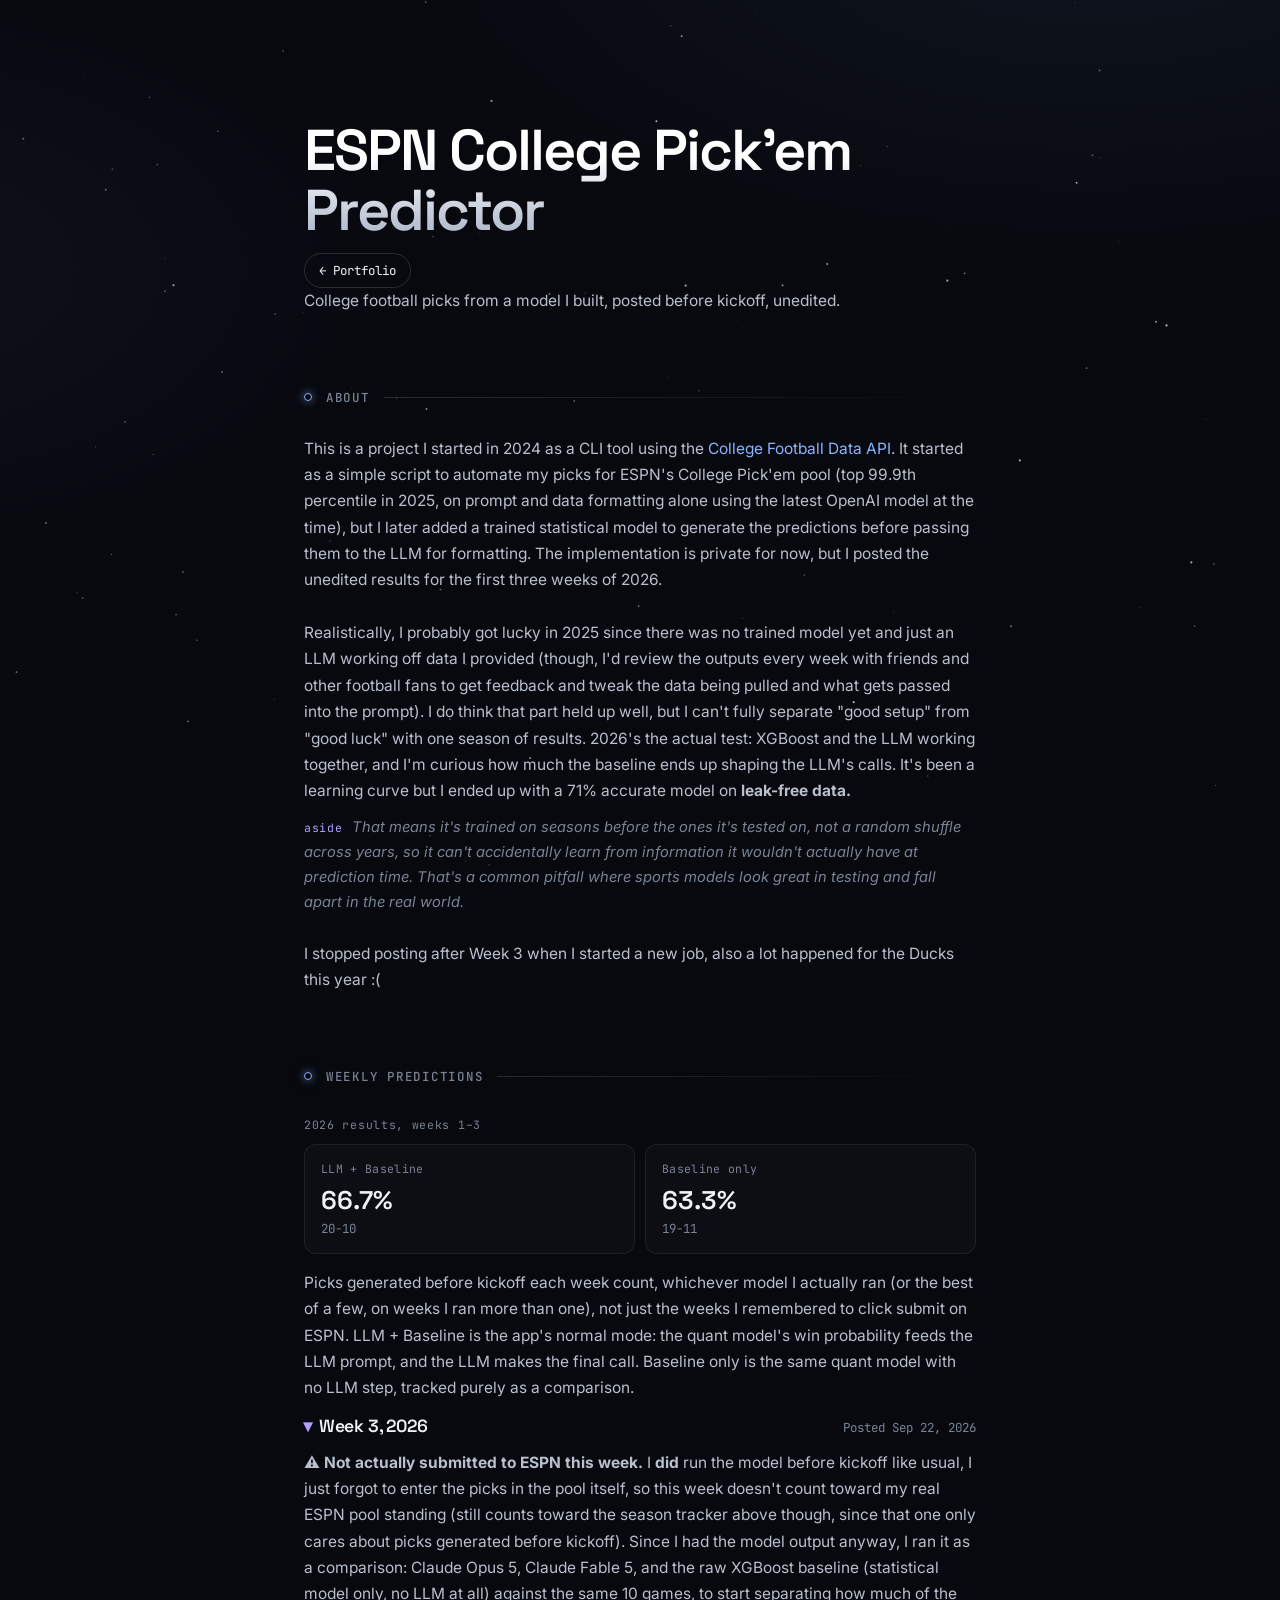
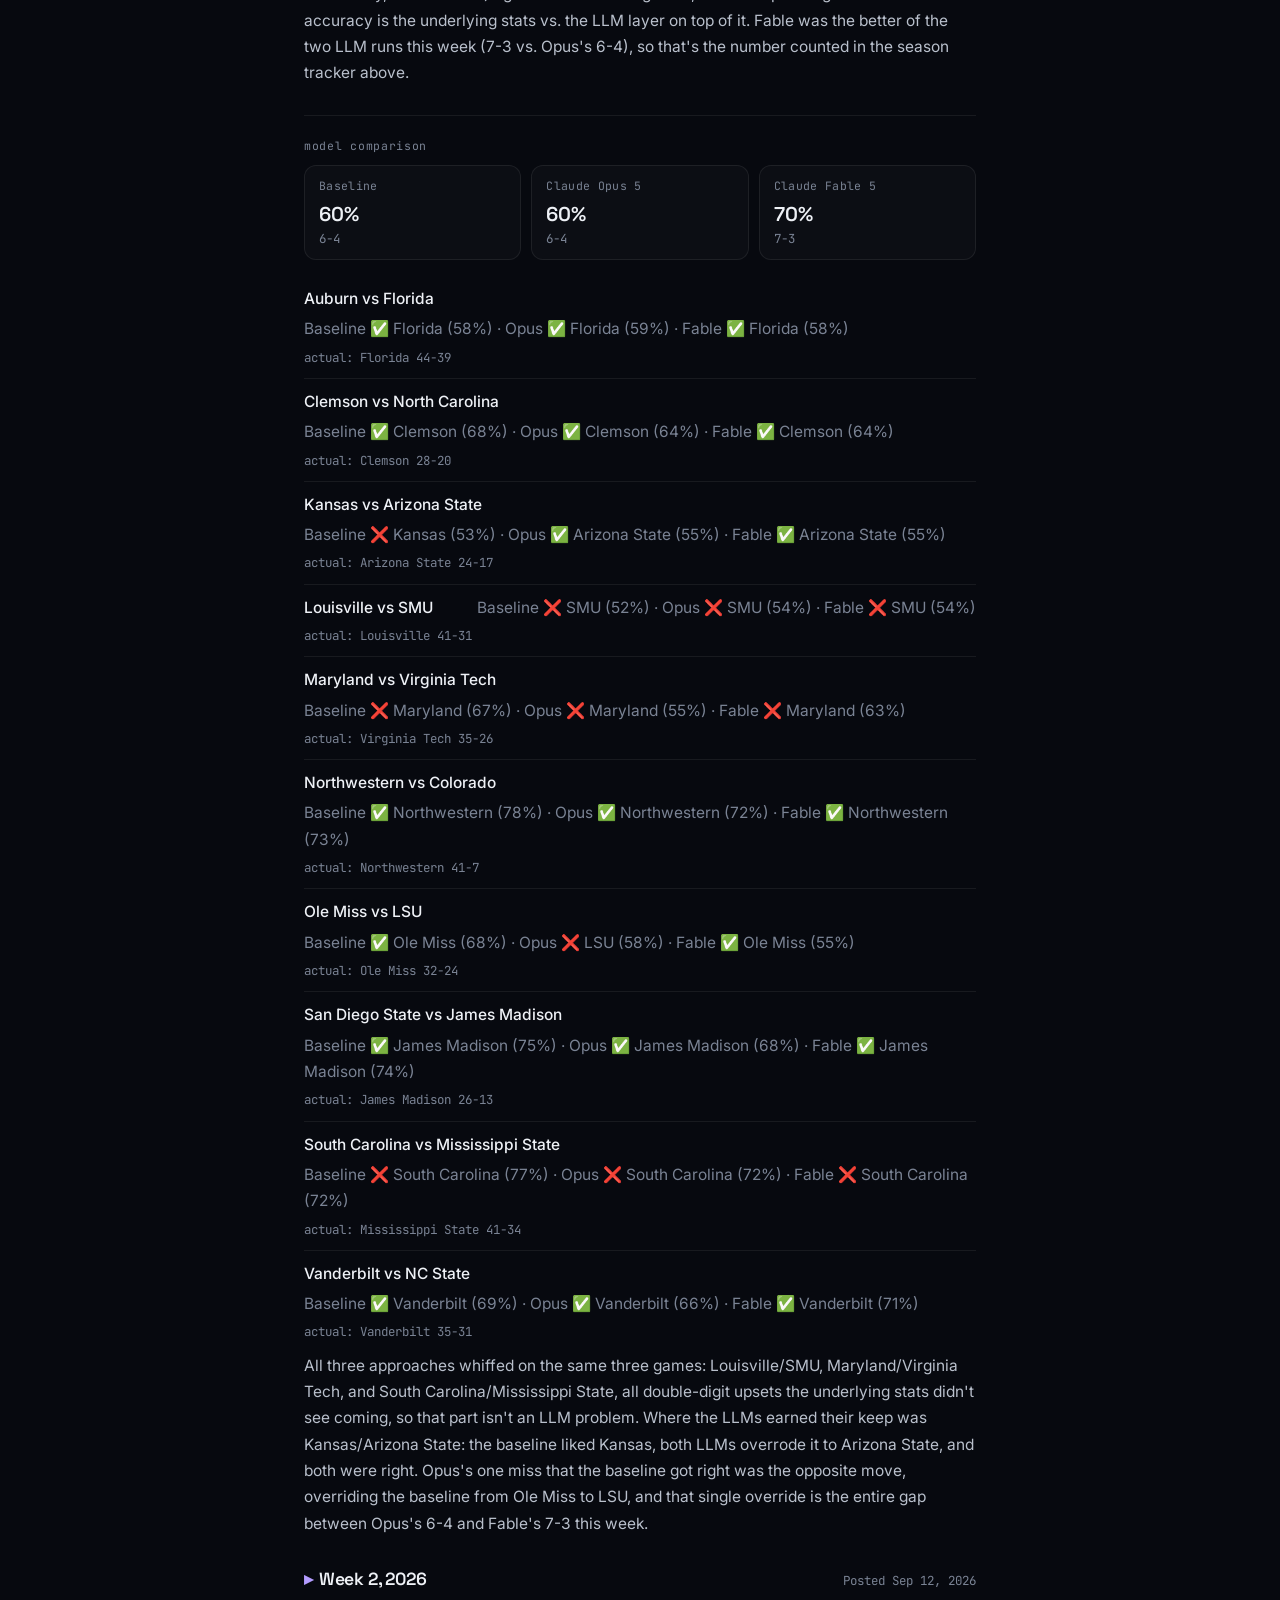
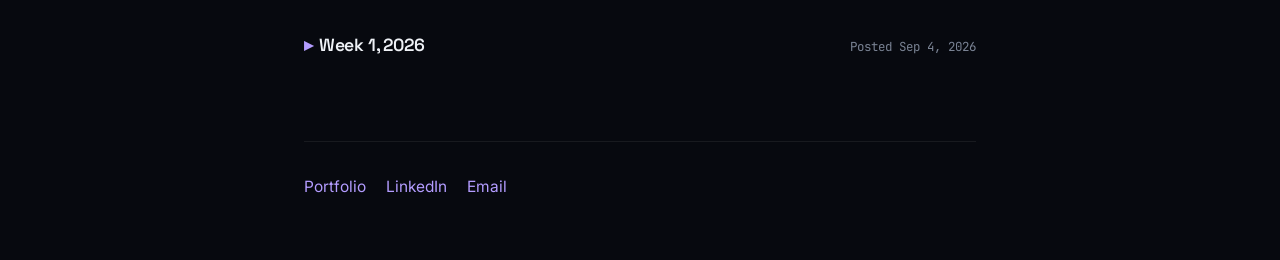
==== commit 4775c6da: "Revamp website, add resume back, update skills" ====
--- a/blog.html
+++ b/blog.html
@@ -5,10 +5,17 @@
   <meta charset="UTF-8">
   <meta name="viewport" content="width=device-width, initial-scale=1.0">
   <title>ESPN College Pick'em Predictor Blog | Kaitlyn Dickinson</title>
-  <link rel="stylesheet" href="styles.css">
+  <link rel="icon" href="data:image/svg+xml,<svg xmlns=%22http://www.w3.org/2000/svg%22 viewBox=%220 0 100 100%22><text y=%22.9em%22 font-size=%2290%22>🌙</text></svg>">
+  <link rel="preconnect" href="https://fonts.googleapis.com">
+  <link rel="preconnect" href="https://fonts.gstatic.com" crossorigin>
+  <link href="https://fonts.googleapis.com/css2?family=Inter:wght@400;500;600&family=JetBrains+Mono:wght@400;500&family=Space+Grotesk:wght@500;600;700&display=swap" rel="stylesheet">
+  <link rel="stylesheet" href="styles.css?v=3">
 </head>
 
 <body>
+
+  <canvas id="stars" aria-hidden="true"></canvas>
+  <div class="scroll-progress" aria-hidden="true"></div>
 
   <main>
 
@@ -416,6 +423,8 @@
 
   </main>
 
+  <script src="script.js?v=3"></script>
+
 </body>
 
 </html>
--- a/styles.css
+++ b/styles.css
@@ -1,44 +1,180 @@
 :root {
-  --bg: #0d1117;
-  --text: #c9d1d9;
-  --text-bright: #e6edf3;
-  --muted: #8b949e;
-  --accent: #58a6ff;
-  --accent-purple: #9d7cf5;
-  --accent-green: #3fb950;
-  --border: #21262d;
+  --bg: #07090f;
+  --bg-raised: rgba(255, 255, 255, 0.025);
+  --text: #b9c0cc;
+  --text-bright: #eef1f6;
+  --muted: #7a8394;
+  --accent: #8ab4ff;
+  --accent-purple: #b39cff;
+  --accent-green: #6ee7b7;
+  --border: rgba(255, 255, 255, 0.07);
+  --border-strong: rgba(255, 255, 255, 0.14);
+  --font-body: "Inter", -apple-system, BlinkMacSystemFont, "Segoe UI", Roboto, sans-serif;
+  --font-display: "Space Grotesk", var(--font-body);
+  --font-mono: "JetBrains Mono", ui-monospace, SFMono-Regular, "SF Mono", Menlo, monospace;
 }
 
 * {
   box-sizing: border-box;
 }
 
+html {
+  scroll-behavior: smooth;
+  scroll-padding-top: 80px;
+}
+
 body {
   margin: 0;
-  background: var(--bg);
+  background:
+    radial-gradient(1200px 600px at 85% -10%, rgba(138, 180, 255, 0.07), transparent 60%),
+    radial-gradient(900px 500px at -10% 30%, rgba(179, 156, 255, 0.05), transparent 60%),
+    var(--bg);
+  background-attachment: fixed;
   color: var(--text);
-  font-family: -apple-system, BlinkMacSystemFont, "Segoe UI", Roboto, sans-serif;
-  line-height: 1.6;
+  font-family: var(--font-body);
+  font-size: 15.5px;
+  line-height: 1.7;
+  -webkit-font-smoothing: antialiased;
+}
+
+::selection {
+  background: rgba(138, 180, 255, 0.25);
+  color: var(--text-bright);
+}
+
+#stars {
+  position: fixed;
+  inset: 0;
+  width: 100%;
+  height: 100%;
+  z-index: -1;
+  pointer-events: none;
+}
+
+.scroll-progress {
+  position: fixed;
+  top: 0;
+  left: 0;
+  height: 2px;
+  width: 100%;
+  transform-origin: 0 50%;
+  transform: scaleX(0);
+  background: linear-gradient(90deg, var(--accent), var(--accent-purple));
+  z-index: 20;
 }
 
 main {
-  max-width: 700px;
+  max-width: 720px;
   margin: 0 auto;
-  padding: 80px 24px 60px;
-}
+  padding: 120px 24px 60px;
+}
+
+/* ---------- nav ---------- */
+
+.site-nav {
+  position: fixed;
+  top: 0;
+  left: 0;
+  right: 0;
+  z-index: 10;
+  display: flex;
+  align-items: center;
+  justify-content: space-between;
+  max-width: 720px;
+  margin: 0 auto;
+  padding: 18px 24px;
+  font-family: var(--font-mono);
+  font-size: 0.78rem;
+}
+
+.site-nav::before {
+  content: "";
+  position: fixed;
+  top: 0;
+  left: 0;
+  right: 0;
+  height: 60px;
+  z-index: -1;
+  background: rgba(7, 9, 15, 0.6);
+  backdrop-filter: blur(10px);
+  -webkit-backdrop-filter: blur(10px);
+  border-bottom: 1px solid var(--border);
+  opacity: 0;
+  transition: opacity 0.3s ease;
+}
+
+.site-nav.scrolled::before {
+  opacity: 1;
+}
+
+.nav-mark {
+  font-family: var(--font-display);
+  font-weight: 700;
+  font-size: 1rem;
+  color: var(--text-bright);
+  letter-spacing: -0.02em;
+}
+
+.nav-links {
+  display: flex;
+  gap: 22px;
+}
+
+.site-nav a {
+  color: var(--muted);
+  text-decoration: none;
+  transition: color 0.2s ease;
+}
+
+.site-nav a:hover,
+.site-nav a.active {
+  color: var(--text-bright);
+  text-decoration: none;
+}
+
+.nav-links a.active::before {
+  content: "· ";
+  color: var(--accent);
+}
+
+/* ---------- shared bits ---------- */
 
 .label {
-  font-family: ui-monospace, SFMono-Regular, "SF Mono", Menlo, monospace;
-  font-size: 0.75rem;
-  letter-spacing: 0.05em;
+  font-family: var(--font-mono);
+  font-size: 0.72rem;
+  letter-spacing: 0.06em;
   text-transform: lowercase;
   color: var(--muted);
 }
 
+a {
+  color: var(--accent);
+  text-decoration: none;
+}
+
+a:hover {
+  text-decoration: underline;
+  text-underline-offset: 3px;
+}
+
+/* ---------- hero ---------- */
+
+.hero {
+  margin-bottom: 72px;
+}
+
 .hero h1 {
-  font-size: 2rem;
-  margin: 0 0 8px;
-  color: var(--text-bright);
+  font-family: var(--font-display);
+  font-size: clamp(2.4rem, 7vw, 3.6rem);
+  font-weight: 600;
+  line-height: 1.05;
+  letter-spacing: -0.035em;
+  margin: 0 0 10px;
+  color: var(--text-bright);
+  background: linear-gradient(180deg, #ffffff 30%, #a9b4c8);
+  -webkit-background-clip: text;
+  background-clip: text;
+  -webkit-text-fill-color: transparent;
 }
 
 .hero-top {
@@ -49,10 +185,103 @@
   gap: 12px 16px;
 }
 
+.hero-top h1 {
+  margin: 0;
+}
+
 .hero-actions {
   display: flex;
   gap: 8px;
   flex-wrap: wrap;
+}
+
+.tagline {
+  margin: 0 0 18px;
+  color: var(--text);
+  max-width: 62ch;
+}
+
+.role-line {
+  margin: 10px 0 22px;
+  font-family: var(--font-mono);
+  font-size: 0.85rem;
+  color: var(--accent);
+  letter-spacing: 0.02em;
+}
+
+.bubbles {
+  display: flex;
+  flex-wrap: wrap;
+  gap: 8px;
+  margin: 26px 0 28px;
+}
+
+.bubble {
+  font-size: 0.78rem;
+  padding: 5px 12px;
+  border-radius: 999px;
+  background: var(--bg-raised);
+  border: 1px solid var(--border);
+  color: var(--text);
+  transition: transform 0.2s ease, border-color 0.2s ease, color 0.2s ease;
+}
+
+.bubble:hover {
+  transform: translateY(-2px);
+  border-color: var(--accent-purple);
+  color: var(--text-bright);
+}
+
+.bubble-domain {
+  color: var(--text-bright);
+}
+
+.bubble-domain:hover {
+  border-color: var(--accent);
+}
+
+.education {
+  margin: 0;
+  color: var(--muted);
+  font-size: 0.85rem;
+}
+
+/* ---------- sections ---------- */
+
+section {
+  margin-bottom: 72px;
+}
+
+section h2 {
+  margin: 0 0 28px;
+}
+
+section h2 .label {
+  display: flex;
+  align-items: center;
+  gap: 14px;
+  font-size: 0.78rem;
+  font-weight: 500;
+  letter-spacing: 0.14em;
+  text-transform: uppercase;
+  color: var(--muted);
+}
+
+section h2 .label::after {
+  content: "";
+  flex: 1;
+  height: 1px;
+  background: linear-gradient(90deg, var(--border-strong), transparent);
+}
+
+section h2 .label::before {
+  content: "";
+  width: 6px;
+  height: 6px;
+  border-radius: 50%;
+  border: 1px solid var(--accent);
+  box-shadow: 0 0 8px rgba(138, 180, 255, 0.6);
+  flex-shrink: 0;
 }
 
 .subhead {
@@ -66,6 +295,277 @@
   padding-top: 0;
   border-top: none;
 }
+
+/* ---------- skills ---------- */
+
+.skill-legend {
+  display: flex;
+  align-items: center;
+  gap: 8px;
+  margin: -12px 0 22px;
+  font-family: var(--font-mono);
+  font-size: 0.72rem;
+  color: var(--muted);
+}
+
+.legend-dot,
+.chips span.now::before {
+  width: 5px;
+  height: 5px;
+  border-radius: 50%;
+  background: var(--accent);
+  box-shadow: 0 0 6px rgba(138, 180, 255, 0.8);
+  flex-shrink: 0;
+}
+
+.legend-dot {
+  display: inline-block;
+}
+
+.skill-group--wide {
+  grid-column: 1 / -1;
+}
+
+.skill-grid {
+  display: grid;
+  grid-template-columns: repeat(2, minmax(0, 1fr));
+  gap: 26px 32px;
+}
+
+.skill-title {
+  display: block;
+  margin-bottom: 10px;
+  font-size: 0.85rem;
+  font-weight: 600;
+  color: var(--text-bright);
+}
+
+.chips {
+  display: flex;
+  flex-wrap: wrap;
+  gap: 6px;
+}
+
+.chips span {
+  font-family: var(--font-mono);
+  font-size: 0.72rem;
+  padding: 3px 9px;
+  border-radius: 6px;
+  border: 1px solid var(--border);
+  color: var(--text);
+  transition: border-color 0.2s ease, color 0.2s ease;
+}
+
+.chips span.now {
+  display: inline-flex;
+  align-items: center;
+  gap: 6px;
+  color: var(--text-bright);
+  border-color: rgba(138, 180, 255, 0.3);
+  background: rgba(138, 180, 255, 0.05);
+}
+
+.chips span.now::before {
+  content: "";
+}
+
+.chips span:hover {
+  border-color: var(--border-strong);
+  color: var(--text-bright);
+}
+
+.stack-line {
+  margin: 0 0 10px;
+}
+
+.stack-line strong {
+  color: var(--text-bright);
+}
+
+/* ---------- experience (shared list) ---------- */
+
+.experience-list {
+  list-style: none;
+  margin: 0;
+  padding: 0;
+}
+
+.experience-list li {
+  display: flex;
+  flex-wrap: wrap;
+  justify-content: space-between;
+  gap: 4px 16px;
+  padding: 10px 0;
+  border-bottom: 1px solid var(--border);
+}
+
+.experience-list li:last-child {
+  border-bottom: none;
+}
+
+.role {
+  color: var(--text-bright);
+  font-weight: 500;
+  flex: 1 1 auto;
+}
+
+.company {
+  color: var(--muted);
+}
+
+.dates {
+  color: var(--muted);
+  font-family: var(--font-mono);
+  font-size: 0.78rem;
+}
+
+/* timeline variant (homepage) */
+
+.timeline {
+  position: relative;
+  padding-left: 28px;
+}
+
+.timeline::before {
+  content: "";
+  position: absolute;
+  left: 4px;
+  top: 14px;
+  bottom: 14px;
+  width: 1px;
+  background: linear-gradient(180deg, var(--accent), var(--border-strong) 30%, transparent);
+}
+
+.timeline li {
+  position: relative;
+  display: grid;
+  grid-template-columns: 1fr auto;
+  grid-template-areas:
+    "role dates"
+    "company dates";
+  gap: 0 16px;
+  padding: 12px 0;
+  border-bottom: none;
+}
+
+.timeline li::before {
+  content: "";
+  position: absolute;
+  left: -28px;
+  top: 20px;
+  width: 9px;
+  height: 9px;
+  border-radius: 50%;
+  background: var(--bg);
+  border: 1px solid var(--border-strong);
+  transition: border-color 0.2s ease, box-shadow 0.2s ease;
+}
+
+.timeline li:hover::before {
+  border-color: var(--accent-purple);
+}
+
+.timeline li.current::before {
+  background: var(--accent);
+  border-color: var(--accent);
+  box-shadow: 0 0 0 4px rgba(138, 180, 255, 0.12), 0 0 14px rgba(138, 180, 255, 0.7);
+}
+
+.timeline .role { grid-area: role; }
+.timeline .company { grid-area: company; font-size: 0.9rem; }
+.timeline .dates { grid-area: dates; align-self: center; text-align: right; }
+
+/* ---------- projects ---------- */
+
+.project-list {
+  display: grid;
+  gap: 14px;
+}
+
+.project {
+  margin-bottom: 28px;
+}
+
+.project:last-child {
+  margin-bottom: 0;
+}
+
+.card {
+  --mx: 50%;
+  --my: 50%;
+  position: relative;
+  margin: 0;
+  padding: 22px 24px;
+  border: 1px solid var(--border);
+  border-radius: 14px;
+  background: var(--bg-raised);
+  overflow: hidden;
+  transition: border-color 0.25s ease, transform 0.25s ease;
+}
+
+.card::before {
+  content: "";
+  position: absolute;
+  inset: 0;
+  background: radial-gradient(420px circle at var(--mx) var(--my), rgba(138, 180, 255, 0.08), transparent 45%);
+  opacity: 0;
+  transition: opacity 0.3s ease;
+  pointer-events: none;
+}
+
+.card:hover {
+  border-color: var(--border-strong);
+  transform: translateY(-2px);
+}
+
+.card:hover::before {
+  opacity: 1;
+}
+
+.project-head {
+  display: flex;
+  align-items: baseline;
+  justify-content: space-between;
+  flex-wrap: wrap;
+  gap: 6px 16px;
+  margin: 0 0 8px;
+}
+
+.project h3 {
+  margin: 0;
+  font-family: var(--font-display);
+  font-weight: 600;
+  font-size: 1.1rem;
+  letter-spacing: -0.01em;
+  color: var(--text-bright);
+}
+
+.project-links {
+  display: flex;
+  gap: 14px;
+}
+
+.project-link {
+  font-family: var(--font-mono);
+  font-size: 0.74rem;
+}
+
+.project-desc {
+  margin: 0 0 10px;
+}
+
+.learning {
+  margin: 0;
+  color: var(--muted);
+  font-size: 0.92rem;
+}
+
+.learning .label {
+  margin-right: 6px;
+  color: var(--accent-purple);
+}
+
+/* ---------- blog page bits ---------- */
 
 .week-summary {
   cursor: pointer;
@@ -84,18 +584,15 @@
   transform: rotate(90deg);
 }
 
-.hero-top h1 {
-  margin: 0;
-}
-
 .resume-btn {
-  font-family: ui-monospace, SFMono-Regular, "SF Mono", Menlo, monospace;
-  font-size: 0.8rem;
+  font-family: var(--font-mono);
+  font-size: 0.78rem;
   padding: 6px 14px;
-  border: 1px solid var(--border);
+  border: 1px solid var(--border-strong);
   border-radius: 999px;
   color: var(--text-bright);
   white-space: nowrap;
+  transition: border-color 0.2s ease, color 0.2s ease;
 }
 
 .resume-btn:hover {
@@ -104,86 +601,6 @@
   text-decoration: none;
 }
 
-.tagline {
-  margin: 0 0 16px;
-  color: var(--text);
-}
-
-.bubbles {
-  display: flex;
-  flex-wrap: wrap;
-  gap: 8px;
-  margin: 0 0 40px;
-}
-
-.bubble {
-  font-size: 0.78rem;
-  padding: 5px 12px;
-  border-radius: 999px;
-  background: rgba(88, 166, 255, 0.08);
-  border: 1px solid var(--border);
-  color: var(--text);
-  transition: transform 0.15s ease, border-color 0.15s ease;
-}
-
-.bubble:hover {
-  transform: translateY(-2px);
-  border-color: var(--accent);
-}
-
-.bubble-domain {
-  background: rgba(63, 185, 80, 0.1);
-  color: var(--text-bright);
-}
-
-.bubble-domain:hover {
-  border-color: var(--accent-green);
-}
-
-.education {
-  margin: 0;
-  color: var(--muted);
-  font-size: 0.85rem;
-}
-
-.learning .label {
-  margin-right: 6px;
-  color: var(--accent-purple);
-}
-
-section {
-  margin-bottom: 48px;
-  padding-top: 32px;
-  border-top: 1px solid var(--border);
-}
-
-section h2 {
-  margin: 0 0 24px;
-}
-
-section h2 .label {
-  font-size: 1.45rem;
-  font-weight: 700;
-  letter-spacing: -0.01em;
-  text-transform: lowercase;
-  display: inline-flex;
-  align-items: center;
-  gap: 10px;
-  background: linear-gradient(120deg, var(--accent), var(--accent-purple));
-  -webkit-background-clip: text;
-  background-clip: text;
-  color: transparent;
-}
-
-section h2 .label::before {
-  content: "";
-  width: 9px;
-  height: 9px;
-  border-radius: 50%;
-  background: linear-gradient(135deg, var(--accent), var(--accent-purple));
-  flex-shrink: 0;
-}
-
 .stat-row {
   display: flex;
   flex-wrap: wrap;
@@ -195,13 +612,14 @@
   flex: 1 1 140px;
   padding: 14px 16px;
   border: 1px solid var(--border);
-  border-radius: 10px;
+  border-radius: 12px;
+  background: var(--bg-raised);
 }
 
 .stat-tile .stat-label {
   display: block;
-  font-family: ui-monospace, SFMono-Regular, "SF Mono", Menlo, monospace;
-  font-size: 0.75rem;
+  font-family: var(--font-mono);
+  font-size: 0.72rem;
   letter-spacing: 0.03em;
   color: var(--muted);
   margin-bottom: 6px;
@@ -209,16 +627,17 @@
 
 .stat-tile .stat-value {
   display: block;
+  font-family: var(--font-display);
   font-size: 1.6rem;
-  font-weight: 700;
+  font-weight: 600;
   color: var(--text-bright);
   line-height: 1.2;
 }
 
 .stat-tile .stat-record {
   display: block;
-  font-family: ui-monospace, SFMono-Regular, "SF Mono", Menlo, monospace;
-  font-size: 0.8rem;
+  font-family: var(--font-mono);
+  font-size: 0.78rem;
   color: var(--muted);
   margin-top: 2px;
 }
@@ -232,109 +651,21 @@
   font-size: 1.25rem;
 }
 
-.experience-list {
-  list-style: none;
-  margin: 0;
-  padding: 0;
-}
-
-.experience-list li {
-  display: flex;
-  flex-wrap: wrap;
-  justify-content: space-between;
-  gap: 4px 16px;
-  padding: 10px 0;
-  border-bottom: 1px solid var(--border);
-}
-
-.experience-list li:last-child {
-  border-bottom: none;
-}
-
-.role {
-  color: var(--text-bright);
-  font-weight: 600;
-  flex: 1 1 auto;
-}
-
-.company {
-  color: var(--muted);
-}
-
-.dates {
-  color: var(--muted);
-  font-family: ui-monospace, SFMono-Regular, "SF Mono", Menlo, monospace;
-  font-size: 0.85rem;
-}
-
-.project {
-  margin-bottom: 28px;
-}
-
-.project:last-child {
-  margin-bottom: 0;
-}
-
-.project-head {
-  display: flex;
-  align-items: baseline;
-  justify-content: space-between;
-  flex-wrap: wrap;
-  gap: 6px 16px;
-  margin: 0 0 6px;
-}
-
-.project h3 {
-  margin: 0;
-  color: var(--text-bright);
-  font-size: 1.05rem;
-}
-
-.project-links {
-  display: flex;
-  gap: 14px;
-}
-
-.project-link {
-  font-family: ui-monospace, SFMono-Regular, "SF Mono", Menlo, monospace;
-  font-size: 0.78rem;
-}
-
-.project-desc {
-  margin: 0 0 8px;
-}
-
-.learning {
-  margin: 0;
-  color: var(--muted);
-}
-
-.stack-line {
-  margin: 0 0 10px;
-}
-
-.stack-line strong {
-  color: var(--text-bright);
-}
-
-a {
-  color: var(--accent);
-  text-decoration: none;
-}
-
-a:hover {
-  text-decoration: underline;
-}
+/* ---------- footer ---------- */
 
 footer {
   padding-top: 32px;
   border-top: 1px solid var(--border);
+  display: flex;
+  flex-wrap: wrap;
+  align-items: baseline;
+  justify-content: space-between;
+  gap: 12px 24px;
 }
 
 .links {
   display: flex;
   gap: 20px;
-  margin-bottom: 12px;
 }
 
 .project-link,
@@ -346,3 +677,93 @@
 .links a:hover {
   color: var(--accent);
 }
+
+.toast {
+  position: fixed;
+  left: 50%;
+  bottom: 28px;
+  transform: translate(-50%, 12px);
+  padding: 8px 16px;
+  border: 1px solid var(--border-strong);
+  border-radius: 999px;
+  background: rgba(14, 17, 26, 0.92);
+  font-family: var(--font-mono);
+  font-size: 0.76rem;
+  color: var(--text-bright);
+  opacity: 0;
+  pointer-events: none;
+  transition: opacity 0.25s ease, transform 0.25s ease;
+  z-index: 30;
+}
+
+.toast.show {
+  opacity: 1;
+  transform: translate(-50%, 0);
+}
+
+/* ---------- reveal on scroll ---------- */
+
+.js .reveal {
+  opacity: 0;
+  transform: translateY(14px);
+  transition: opacity 0.7s ease, transform 0.7s ease;
+}
+
+.js .reveal.in {
+  opacity: 1;
+  transform: none;
+}
+
+/* ---------- small screens ---------- */
+
+@media (max-width: 600px) {
+  main {
+    padding: 100px 16px 48px;
+  }
+
+  .site-nav {
+    padding: 16px;
+  }
+
+  .nav-links {
+    gap: 14px;
+  }
+
+  .skill-grid {
+    grid-template-columns: 1fr;
+  }
+
+  .timeline li {
+    grid-template-areas:
+      "role"
+      "company"
+      "dates";
+    grid-template-columns: 1fr;
+  }
+
+  .timeline .dates {
+    text-align: left;
+  }
+
+  .card {
+    padding: 18px;
+  }
+}
+
+@media (prefers-reduced-motion: reduce) {
+  html {
+    scroll-behavior: auto;
+  }
+
+  .js .reveal {
+    opacity: 1;
+    transform: none;
+    transition: none;
+  }
+
+  .card,
+  .bubble {
+    transition: none;
+  }
+}
+
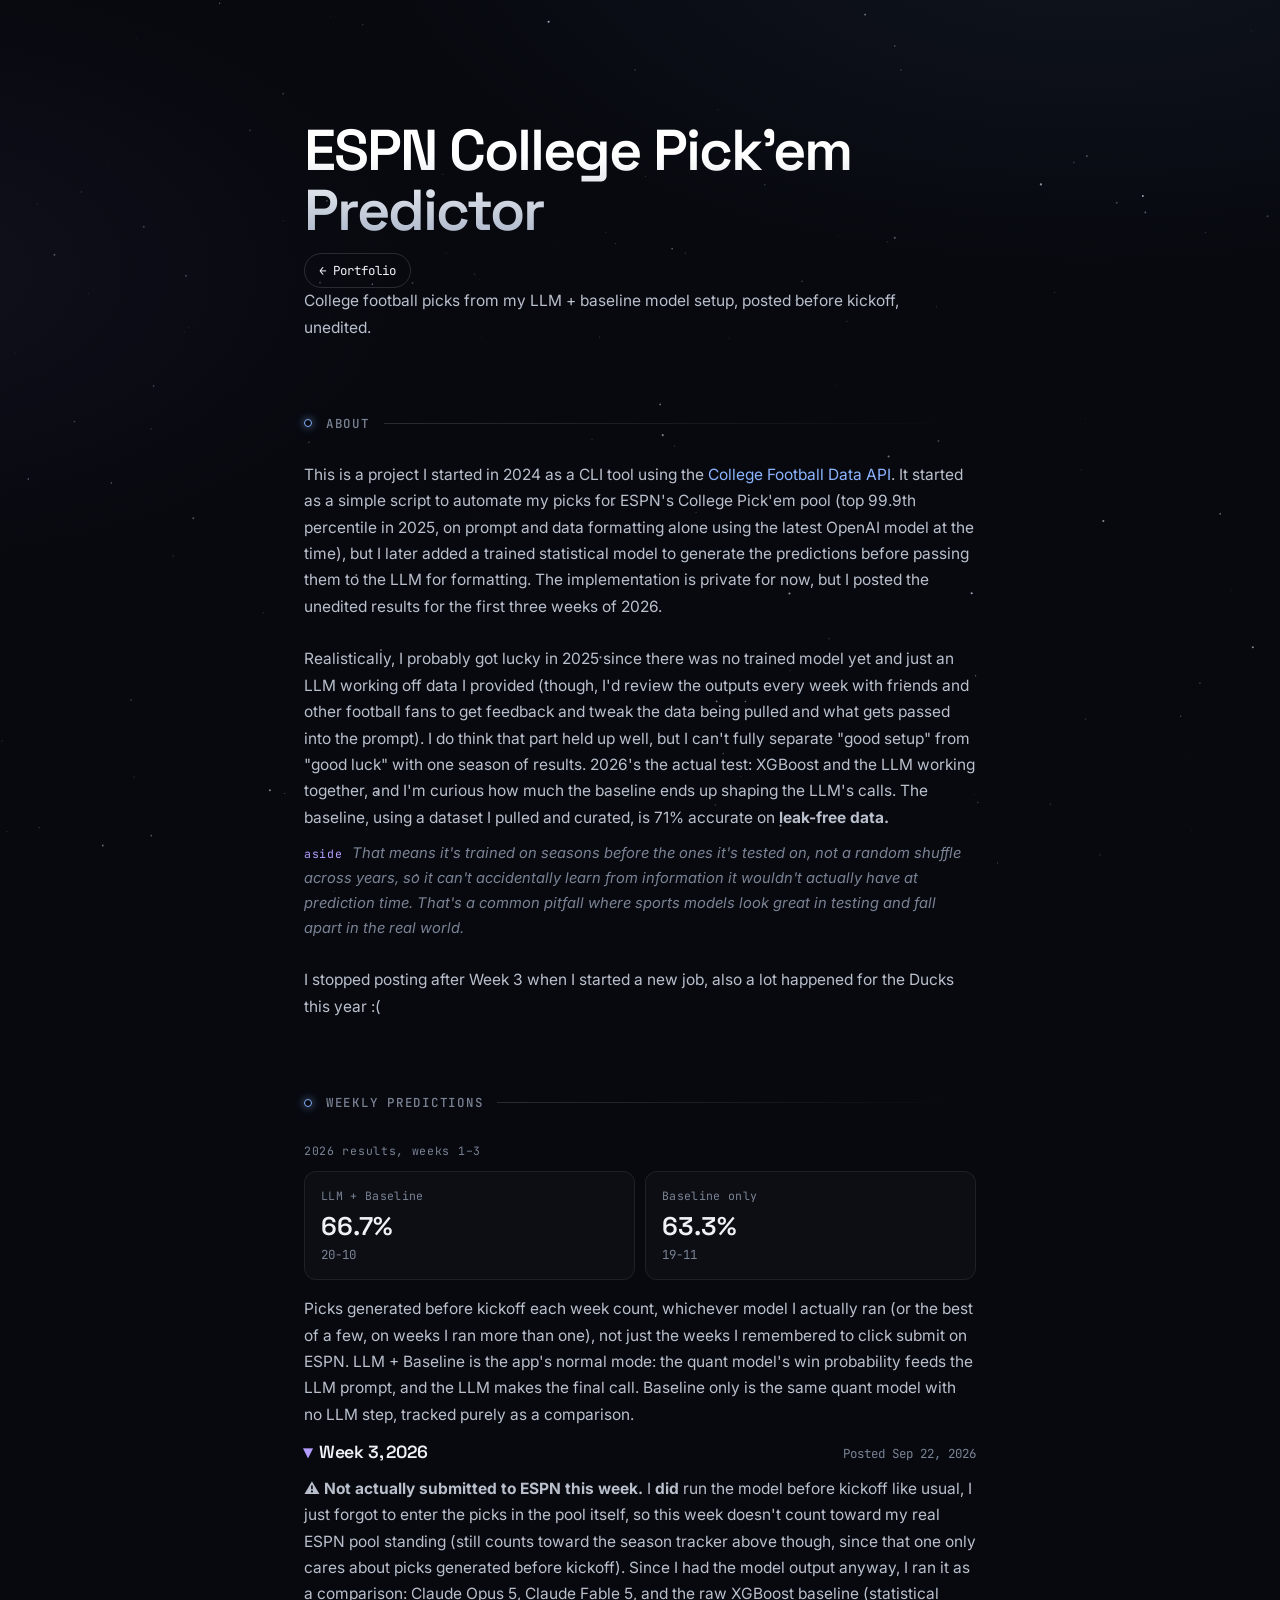
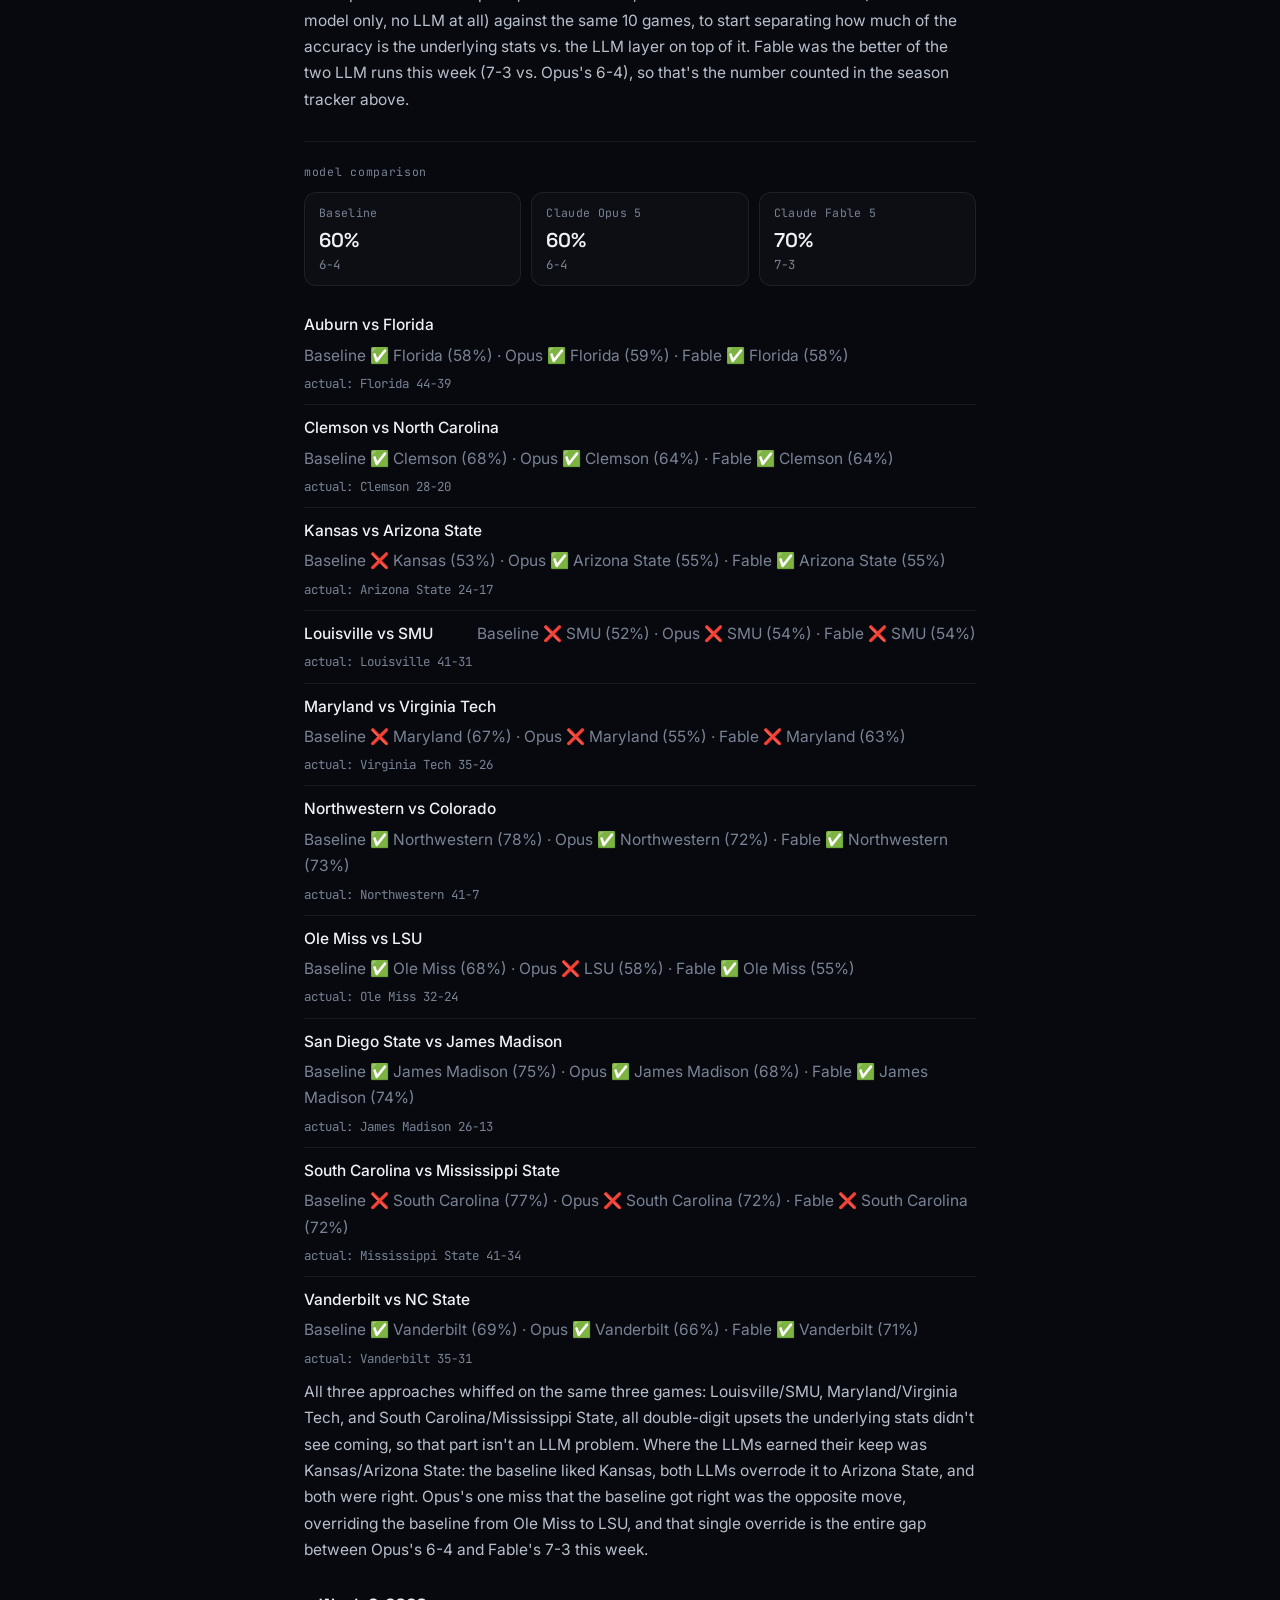
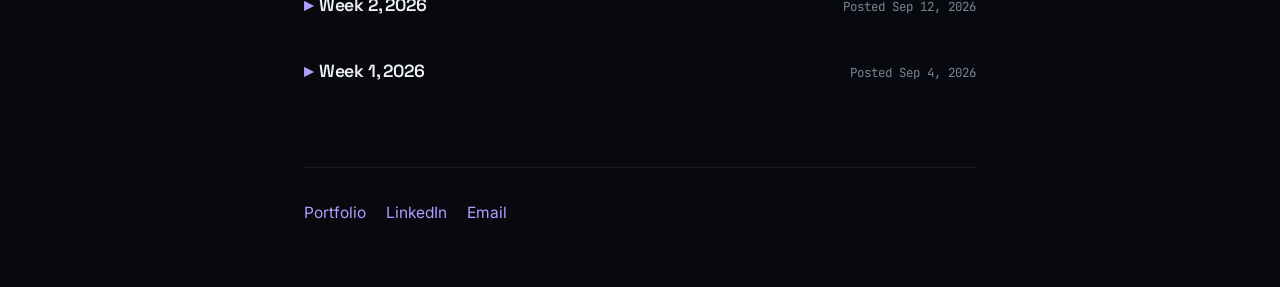
==== commit 79594383: "Add project screenshots and thumbnails; rename/reorder projects." ====
--- a/blog.html
+++ b/blog.html
@@ -9,7 +9,7 @@
   <link rel="preconnect" href="https://fonts.googleapis.com">
   <link rel="preconnect" href="https://fonts.gstatic.com" crossorigin>
   <link href="https://fonts.googleapis.com/css2?family=Inter:wght@400;500;600&family=JetBrains+Mono:wght@400;500&family=Space+Grotesk:wght@500;600;700&display=swap" rel="stylesheet">
-  <link rel="stylesheet" href="styles.css?v=3">
+  <link rel="stylesheet" href="styles.css?v=5">
 </head>
 
 <body>
@@ -26,7 +26,7 @@
           <a href="index.html" class="resume-btn">← Portfolio</a>
         </div>
       </div>
-      <p class="tagline">College football picks from a model I built, posted before kickoff, unedited.</p>
+      <p class="tagline">College football picks from my LLM + baseline model setup, posted before kickoff, unedited.</p>
     </header>
 
         <section>
@@ -41,7 +41,7 @@
         The implementation is private for now, but I posted the unedited results for the first three weeks of 2026.<br><br>
 
         Realistically, I probably got lucky in 2025 since there was no trained model yet and just an LLM working off data I provided (though, I'd review the outputs every week with friends and other football fans to get feedback and tweak the data being pulled and what gets passed into the prompt). I do think
-        that part held up well, but I can't fully separate "good setup" from "good luck" with one season of results. 2026's the actual test: XGBoost and the LLM working together, and I'm curious how much the baseline ends up shaping the LLM's calls. It's been a learning curve but I ended up with a 71% accurate model on <b>leak-free data.</b></p>
+        that part held up well, but I can't fully separate "good setup" from "good luck" with one season of results. 2026's the actual test: XGBoost and the LLM working together, and I'm curious how much the baseline ends up shaping the LLM's calls. The baseline, using a dataset I pulled and curated, is 71% accurate on <b>leak-free data.</b></p>
 
       <p class="learning"><span class="label">aside</span> <em>That means it's trained on seasons before
         the ones it's tested on, not a random shuffle across years, so it can't accidentally learn from
--- a/styles.css
+++ b/styles.css
@@ -442,7 +442,8 @@
   grid-template-columns: 1fr auto;
   grid-template-areas:
     "role dates"
-    "company dates";
+    "company dates"
+    "note note";
   gap: 0 16px;
   padding: 12px 0;
   border-bottom: none;
@@ -474,6 +475,13 @@
 .timeline .role { grid-area: role; }
 .timeline .company { grid-area: company; font-size: 0.9rem; }
 .timeline .dates { grid-area: dates; align-self: center; text-align: right; }
+.timeline .note {
+  grid-area: note;
+  margin: 6px 0 0;
+  color: var(--muted);
+  font-size: 0.88rem;
+  line-height: 1.55;
+}
 
 /* ---------- projects ---------- */
 
@@ -522,6 +530,32 @@
   opacity: 1;
 }
 
+/* screenshot strip, bleeds to the card edges */
+.project-shot {
+  display: block;
+  margin: -22px -24px 20px;
+  aspect-ratio: 2 / 1;
+  overflow: hidden;
+  border-bottom: 1px solid var(--border);
+  background: #0b0e15;
+}
+
+.project-shot img {
+  display: block;
+  width: 100%;
+  height: 100%;
+  object-fit: cover;
+  opacity: 0.82;
+  filter: saturate(0.85);
+  transition: opacity 0.3s ease, filter 0.3s ease, transform 0.5s ease;
+}
+
+.card:hover .project-shot img {
+  opacity: 1;
+  filter: none;
+  transform: scale(1.015);
+}
+
 .project-head {
   display: flex;
   align-items: baseline;
@@ -548,6 +582,12 @@
 .project-link {
   font-family: var(--font-mono);
   font-size: 0.74rem;
+}
+
+.project-tag {
+  font-family: var(--font-mono);
+  font-size: 0.72rem;
+  color: var(--muted);
 }
 
 .project-desc {
@@ -737,7 +777,8 @@
     grid-template-areas:
       "role"
       "company"
-      "dates";
+      "dates"
+      "note";
     grid-template-columns: 1fr;
   }
 
@@ -747,6 +788,10 @@
 
   .card {
     padding: 18px;
+  }
+
+  .project-shot {
+    margin: -18px -18px 16px;
   }
 }
 
@@ -762,8 +807,13 @@
   }
 
   .card,
-  .bubble {
+  .bubble,
+  .project-shot img {
     transition: none;
   }
-}
-
+
+  .card:hover .project-shot img {
+    transform: none;
+  }
+}
+
